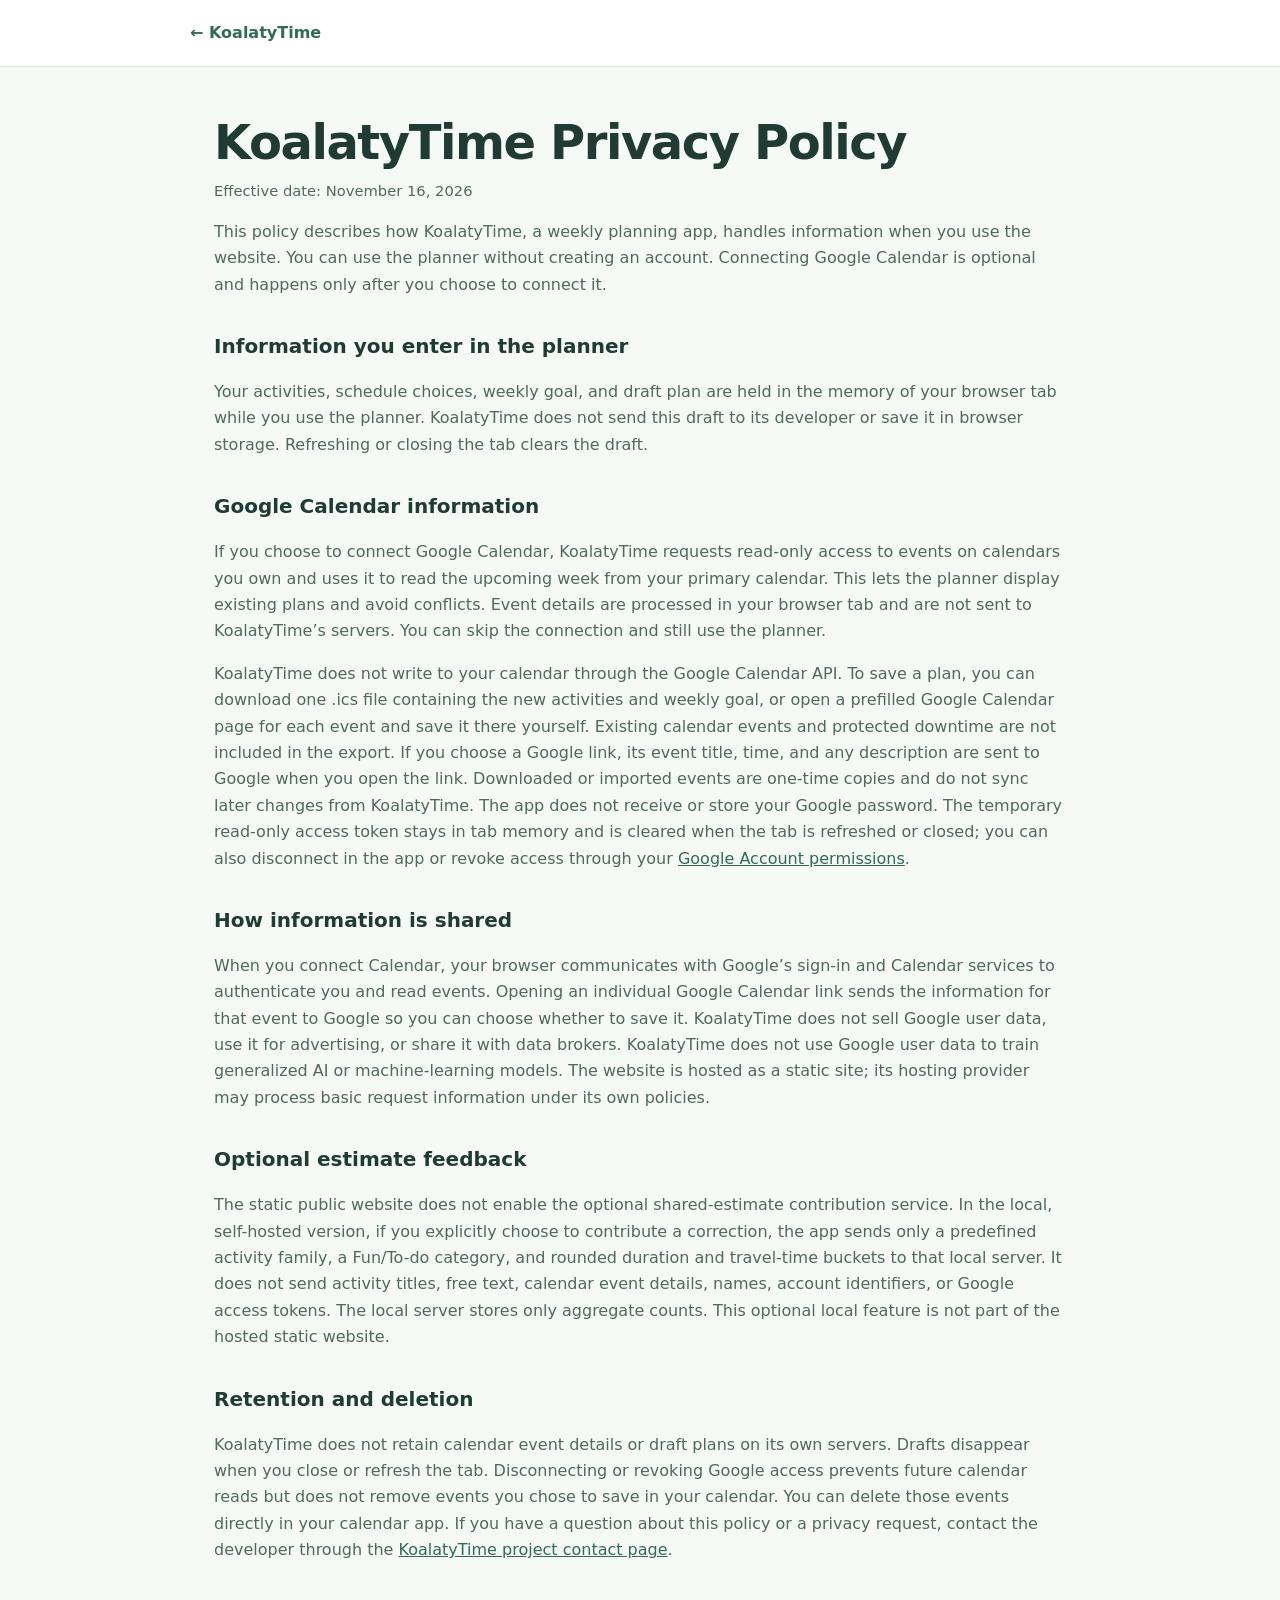
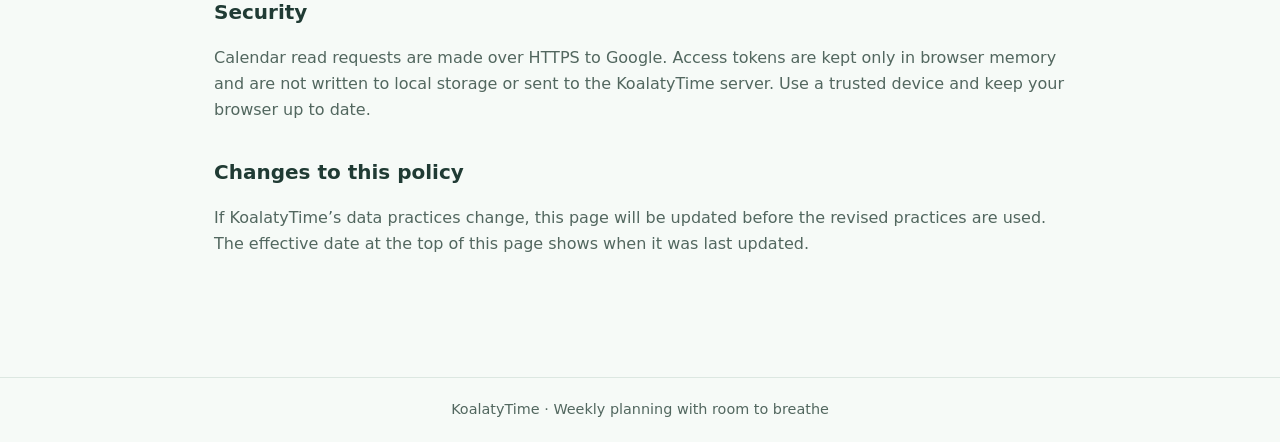
==== privacy.html @ 1ed684c6 "Add booth-friendly calendar export options" ====
<!doctype html>
<html lang="en">
<head>
  <meta charset="utf-8">
  <meta name="viewport" content="width=device-width, initial-scale=1">
  <meta name="description" content="KoalatyTime Privacy Policy: how the weekly planning app handles your information and Google Calendar data.">
  <title>Privacy Policy — KoalatyTime</title>
  <style>
    :root { color-scheme: light; --ink:#203b34; --muted:#52675f; --green:#316b54; --line:#dce7e1; --paper:#f6faf7; }
    * { box-sizing:border-box; }
    body { margin:0; background:var(--paper); color:var(--ink); font:16px/1.65 system-ui,-apple-system,"Segoe UI",sans-serif; }
    header { padding:20px max(24px,calc((100% - 900px)/2)); border-bottom:1px solid var(--line); background:white; }
    header a { color:var(--green); font-weight:700; text-decoration:none; }
    main { max-width:900px; margin:48px auto; padding:0 24px 56px; }
    h1 { margin:0 0 8px; font-size:clamp(2rem,5vw,3rem); line-height:1.15; letter-spacing:-.03em; }
    h2 { margin:32px 0 8px; font-size:1.25rem; }
    p,li { color:var(--muted); }
    a { color:var(--green); }
    .updated { margin-top:0; font-size:.92rem; }
    .card { margin:24px 0; padding:18px 20px; border:1px solid var(--line); border-radius:14px; background:white; }
    footer { border-top:1px solid var(--line); padding:20px 24px; text-align:center; color:var(--muted); font-size:.9rem; }
    @media(max-width:600px) { main { margin:32px auto; } header { padding:16px 24px; } }
  </style>
</head>
<body>
  <header><a href="./">← KoalatyTime</a></header>
  <main>
    <h1>KoalatyTime Privacy Policy</h1>
    <p class="updated">Effective date: November 16, 2026</p>
    <p>This policy describes how KoalatyTime, a weekly planning app, handles information when you use the website. You can use the planner without creating an account. Connecting Google Calendar is optional and happens only after you choose to connect it.</p>

    <h2>Information you enter in the planner</h2>
    <p>Your activities, schedule choices, weekly goal, and draft plan are held in the memory of your browser tab while you use the planner. KoalatyTime does not send this draft to its developer or save it in browser storage. Refreshing or closing the tab clears the draft.</p>

    <h2>Google Calendar information</h2>
    <p>If you choose to connect Google Calendar, KoalatyTime requests read-only access to events on calendars you own and uses it to read the upcoming week from your primary calendar. This lets the planner display existing plans and avoid conflicts. Event details are processed in your browser tab and are not sent to KoalatyTime’s servers. You can skip the connection and still use the planner.</p>
    <p>KoalatyTime does not write to your calendar through the Google Calendar API. To save a plan, you can download one .ics file containing the new activities and weekly goal, or open a prefilled Google Calendar page for each event and save it there yourself. Existing calendar events and protected downtime are not included in the export. If you choose a Google link, its event title, time, and any description are sent to Google when you open the link. Downloaded or imported events are one-time copies and do not sync later changes from KoalatyTime. The app does not receive or store your Google password. The temporary read-only access token stays in tab memory and is cleared when the tab is refreshed or closed; you can also disconnect in the app or revoke access through your <a href="https://myaccount.google.com/permissions">Google Account permissions</a>.</p>

    <h2>How information is shared</h2>
    <p>When you connect Calendar, your browser communicates with Google’s sign-in and Calendar services to authenticate you and read events. Opening an individual Google Calendar link sends the information for that event to Google so you can choose whether to save it. KoalatyTime does not sell Google user data, use it for advertising, or share it with data brokers. KoalatyTime does not use Google user data to train generalized AI or machine-learning models. The website is hosted as a static site; its hosting provider may process basic request information under its own policies.</p>

    <h2>Optional estimate feedback</h2>
    <p>The static public website does not enable the optional shared-estimate contribution service. In the local, self-hosted version, if you explicitly choose to contribute a correction, the app sends only a predefined activity family, a Fun/To-do category, and rounded duration and travel-time buckets to that local server. It does not send activity titles, free text, calendar event details, names, account identifiers, or Google access tokens. The local server stores only aggregate counts. This optional local feature is not part of the hosted static website.</p>

    <h2>Retention and deletion</h2>
    <p>KoalatyTime does not retain calendar event details or draft plans on its own servers. Drafts disappear when you close or refresh the tab. Disconnecting or revoking Google access prevents future calendar reads but does not remove events you chose to save in your calendar. You can delete those events directly in your calendar app. If you have a question about this policy or a privacy request, contact the developer through the <a href="https://github.com/sethattisonsherman/KoalatyTime/issues">KoalatyTime project contact page</a>.</p>

    <h2>Security</h2>
    <p>Calendar read requests are made over HTTPS to Google. Access tokens are kept only in browser memory and are not written to local storage or sent to the KoalatyTime server. Use a trusted device and keep your browser up to date.</p>

    <h2>Changes to this policy</h2>
    <p>If KoalatyTime’s data practices change, this page will be updated before the revised practices are used. The effective date at the top of this page shows when it was last updated.</p>
  </main>
  <footer>KoalatyTime · Weekly planning with room to breathe</footer>
</body>
</html>
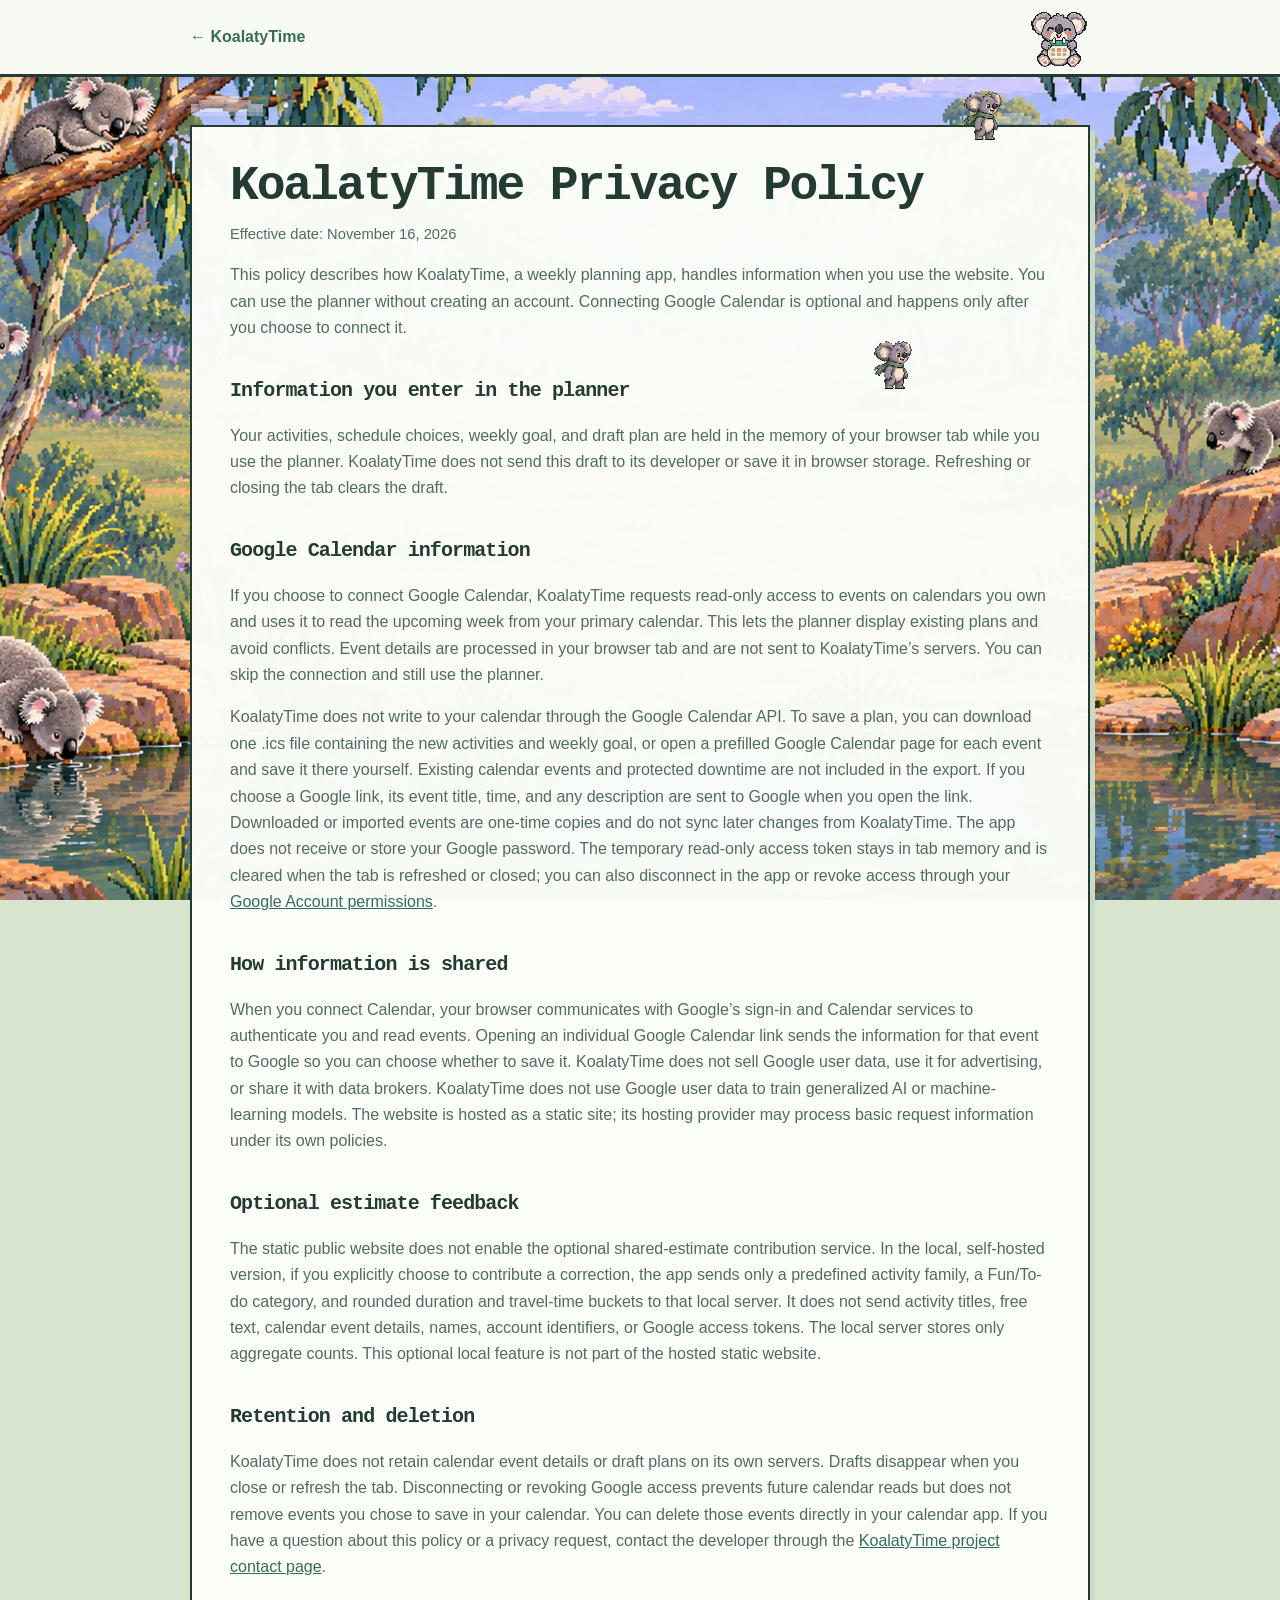
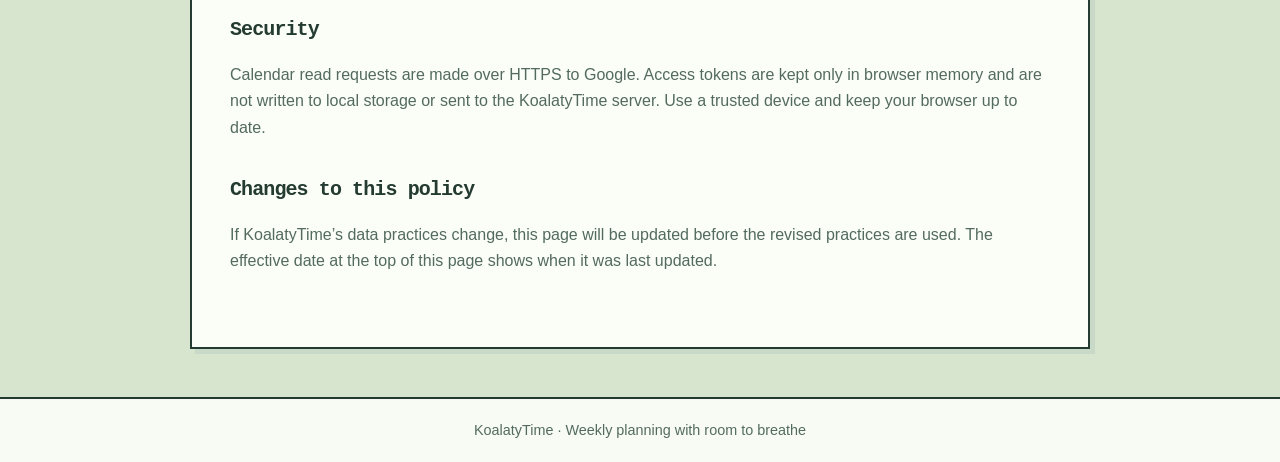
==== commit 298ef5fa: "Refresh planner with koala pets and scheduling improvements" ====
--- a/privacy.html
+++ b/privacy.html
@@ -3,27 +3,33 @@
 <head>
   <meta charset="utf-8">
   <meta name="viewport" content="width=device-width, initial-scale=1">
+  <meta name="theme-color" content="#edf3e9">
+  <link rel="icon" type="image/png" href="assets/koala-calendar-logo.png">
   <meta name="description" content="KoalatyTime Privacy Policy: how the weekly planning app handles your information and Google Calendar data.">
   <title>Privacy Policy — KoalatyTime</title>
   <style>
-    :root { color-scheme: light; --ink:#203b34; --muted:#52675f; --green:#316b54; --line:#dce7e1; --paper:#f6faf7; }
+    :root { color-scheme: light; --ink:#243b31; --muted:#536b5e; --green:#356e57; --line:#bccfbe; --paper:#edf3e9; }
     * { box-sizing:border-box; }
-    body { margin:0; background:var(--paper); color:var(--ink); font:16px/1.65 system-ui,-apple-system,"Segoe UI",sans-serif; }
-    header { padding:20px max(24px,calc((100% - 900px)/2)); border-bottom:1px solid var(--line); background:white; }
+    body { margin:0; background:#d7e5ce url("assets/koala-grove.png") center top / cover fixed no-repeat; color:var(--ink); font:16px/1.65 "Trebuchet MS",Verdana,sans-serif; }
+    header { min-height:76px; padding:6px max(24px,calc((100% - 900px)/2)); display:flex; align-items:center; justify-content:space-between; gap:16px; border-bottom:3px solid var(--ink); background:#f8fbf4; }
     header a { color:var(--green); font-weight:700; text-decoration:none; }
-    main { max-width:900px; margin:48px auto; padding:0 24px 56px; }
-    h1 { margin:0 0 8px; font-size:clamp(2rem,5vw,3rem); line-height:1.15; letter-spacing:-.03em; }
+    header img { width:62px; height:62px; object-fit:contain; image-rendering:pixelated; }
+    main { position:relative; z-index:1; max-width:900px; margin:48px auto; padding:32px 38px 56px; border:2px solid var(--ink); background:rgba(251,253,248,.98); box-shadow:5px 5px 0 #c9d9c7; }
+    h1,h2 { font-family:"Courier New",monospace; letter-spacing:-.045em; }
+    h1 { margin:0 0 8px; font-size:clamp(2rem,5vw,3rem); line-height:1.15; }
     h2 { margin:32px 0 8px; font-size:1.25rem; }
     p,li { color:var(--muted); }
     a { color:var(--green); }
     .updated { margin-top:0; font-size:.92rem; }
-    .card { margin:24px 0; padding:18px 20px; border:1px solid var(--line); border-radius:14px; background:white; }
-    footer { border-top:1px solid var(--line); padding:20px 24px; text-align:center; color:var(--muted); font-size:.9rem; }
-    @media(max-width:600px) { main { margin:32px auto; } header { padding:16px 24px; } }
+    .card { margin:24px 0; padding:18px 20px; border:1px solid var(--line); background:white; }
+    footer { border-top:2px solid var(--ink); padding:20px 24px; text-align:center; color:var(--muted); background:#f8fbf4; font-size:.9rem; }
+    :focus-visible { outline:3px solid #81b7a8; outline-offset:3px; }
+    @media(max-width:600px) { body { background-attachment:scroll; background-position:75% top; background-size:auto 100svh; } main { margin:26px 15px; padding:24px 20px 38px; } header { min-height:67px; padding:6px 15px; } header img { width:48px; height:48px; } }
   </style>
+  <link rel="stylesheet" href="garden-motion.css">
 </head>
 <body>
-  <header><a href="./">← KoalatyTime</a></header>
+  <header><a href="./">← KoalatyTime</a><img src="assets/koala-calendar-logo.png" alt="Pixel koala hugging a calendar" width="62" height="62"></header>
   <main>
     <h1>KoalatyTime Privacy Policy</h1>
     <p class="updated">Effective date: November 16, 2026</p>
@@ -52,6 +58,6 @@
     <p>If KoalatyTime’s data practices change, this page will be updated before the revised practices are used. The effective date at the top of this page shows when it was last updated.</p>
   </main>
   <footer>KoalatyTime · Weekly planning with room to breathe</footer>
+  <script src="garden-motion.js"></script>
 </body>
 </html>
-
--- a/garden-motion.css
+++ b/garden-motion.css
@@ -0,0 +1,66 @@
+.garden-ambience,
+.koala-roam-layer {
+  position: fixed;
+  inset: 0;
+  overflow: hidden;
+  pointer-events: none;
+}
+.garden-ambience { z-index: 0; }
+.koala-roam-layer { z-index: 2; }
+.garden-cloud,
+.garden-fish { position: absolute; display: block; background-repeat: no-repeat; background-size: contain; image-rendering: pixelated; }
+.garden-cloud { width: 96px; height: 32px; top: 88px; background-image: url("assets/gum-cloud.svg"); opacity: .55; animation: cloud-drift 38s ease-in-out infinite alternate; }
+.garden-cloud:nth-child(1) { left: 14%; }
+.garden-cloud:nth-child(2) { right: 18%; top: 107px; width: 70px; animation-duration: 52s; animation-delay: -17s; opacity: .4; }
+.garden-fish { width: 32px; height: 16px; bottom: 7%; background-image: url("assets/billabong-fish.svg"); opacity: .75; animation: fish-drift 7s ease-in-out infinite alternate; }
+.garden-fish:nth-child(3) { left: 5%; }
+.garden-fish:nth-child(4) { right: 8%; animation-delay: -3s; animation-duration: 9s; transform: scaleX(-1); }
+.roaming-koala { position: absolute; width: 54px; height: 54px; pointer-events: none; will-change: transform; }
+.roaming-koala .koala-sprite,
+.button-koala .koala-sprite { display: block; width: 100%; height: 100%; background: url("assets/koala-sprite-sheet.png") 100% 100% / 400% 200% no-repeat; image-rendering: pixelated; }
+.roaming-koala.facing-left .koala-sprite { scale: -1 1; }
+.roaming-koala.is-walking .koala-sprite { animation: koala-walk .54s steps(1) infinite; }
+.roaming-koala.is-jumping .koala-sprite { animation: koala-jump .88s steps(1) 1; }
+.roaming-koala.is-idle .koala-sprite { animation: koala-breathe 2.8s ease-in-out infinite; }
+.roaming-koala.is-dangling .koala-sprite { animation: koala-dangle 2.1s ease-in-out infinite; transform-origin: 50% 15%; }
+button.has-button-koala { position: relative; overflow: visible; }
+.button-koala { position: absolute; z-index: 4; top: -33px; right: 5px; width: 42px; height: 42px; pointer-events: none; }
+.button-koala.mode-walk { animation: button-koala-stroll 1.25s ease-in-out infinite alternate; }
+.button-koala.mode-walk .koala-sprite { animation: koala-walk .54s steps(1) infinite; }
+.button-koala.mode-jump { animation: button-koala-hop .88s ease-in-out 1; }
+.button-koala.mode-jump .koala-sprite { animation: koala-jump .88s steps(1) 1; }
+.button-koala.mode-dangle { top: -24px; right: 0; transform-origin: 50% 15%; animation: button-koala-dangle 1.8s ease-in-out infinite alternate; }
+.button-koala.mode-breathe .koala-sprite,
+.button-koala.mode-dangle .koala-sprite { animation: koala-breathe 2.8s ease-in-out infinite; }
+@keyframes cloud-drift { from { translate: -12px 0; } to { translate: 26px 0; } }
+@keyframes fish-drift { from { translate: -9px 1px; } to { translate: 13px -2px; } }
+@keyframes koala-walk {
+  0%,24% { background-position: 0% 0%; }
+  25%,49% { background-position: 33.333% 0%; }
+  50%,74% { background-position: 66.667% 0%; }
+  75%,100% { background-position: 100% 0%; }
+}
+@keyframes koala-jump {
+  0%,18% { background-position: 0% 100%; translate: 0 0; }
+  19%,62% { background-position: 33.333% 100%; translate: 0 -13px; }
+  63%,85% { background-position: 66.667% 100%; translate: 0 -3px; }
+  86%,100% { background-position: 100% 100%; translate: 0 0; }
+}
+@keyframes koala-breathe { 0%,100% { background-position: 100% 100%; translate: 0 0; } 50% { background-position: 100% 100%; translate: 0 -2px; } }
+@keyframes koala-dangle { 0%,100% { background-position: 100% 100%; rotate: -8deg; } 50% { background-position: 100% 100%; rotate: 9deg; } }
+@keyframes button-koala-stroll { from { translate: 4px 0; } to { translate: -30px 0; } }
+@keyframes button-koala-hop { 0%,100% { translate: 0 0; } 50% { translate: 0 -13px; } }
+@keyframes button-koala-dangle { from { rotate: -9deg; } to { rotate: 9deg; } }
+@media (max-width: 700px) {
+  .roaming-koala { width: 36px; height: 36px; }
+  .button-koala { width: 35px; height: 35px; top: -27px; }
+  .garden-cloud { top: 72px; width: 60px; height: 20px; }
+  .garden-cloud:nth-child(2) { top: 82px; width: 48px; }
+  .garden-fish { width: 25px; height: 13px; }
+}
+@media (prefers-reduced-motion: reduce) {
+  .garden-ambience,
+  .koala-roam-layer { display: none; }
+  .button-koala,
+  .button-koala .koala-sprite { animation: none !important; }
+}
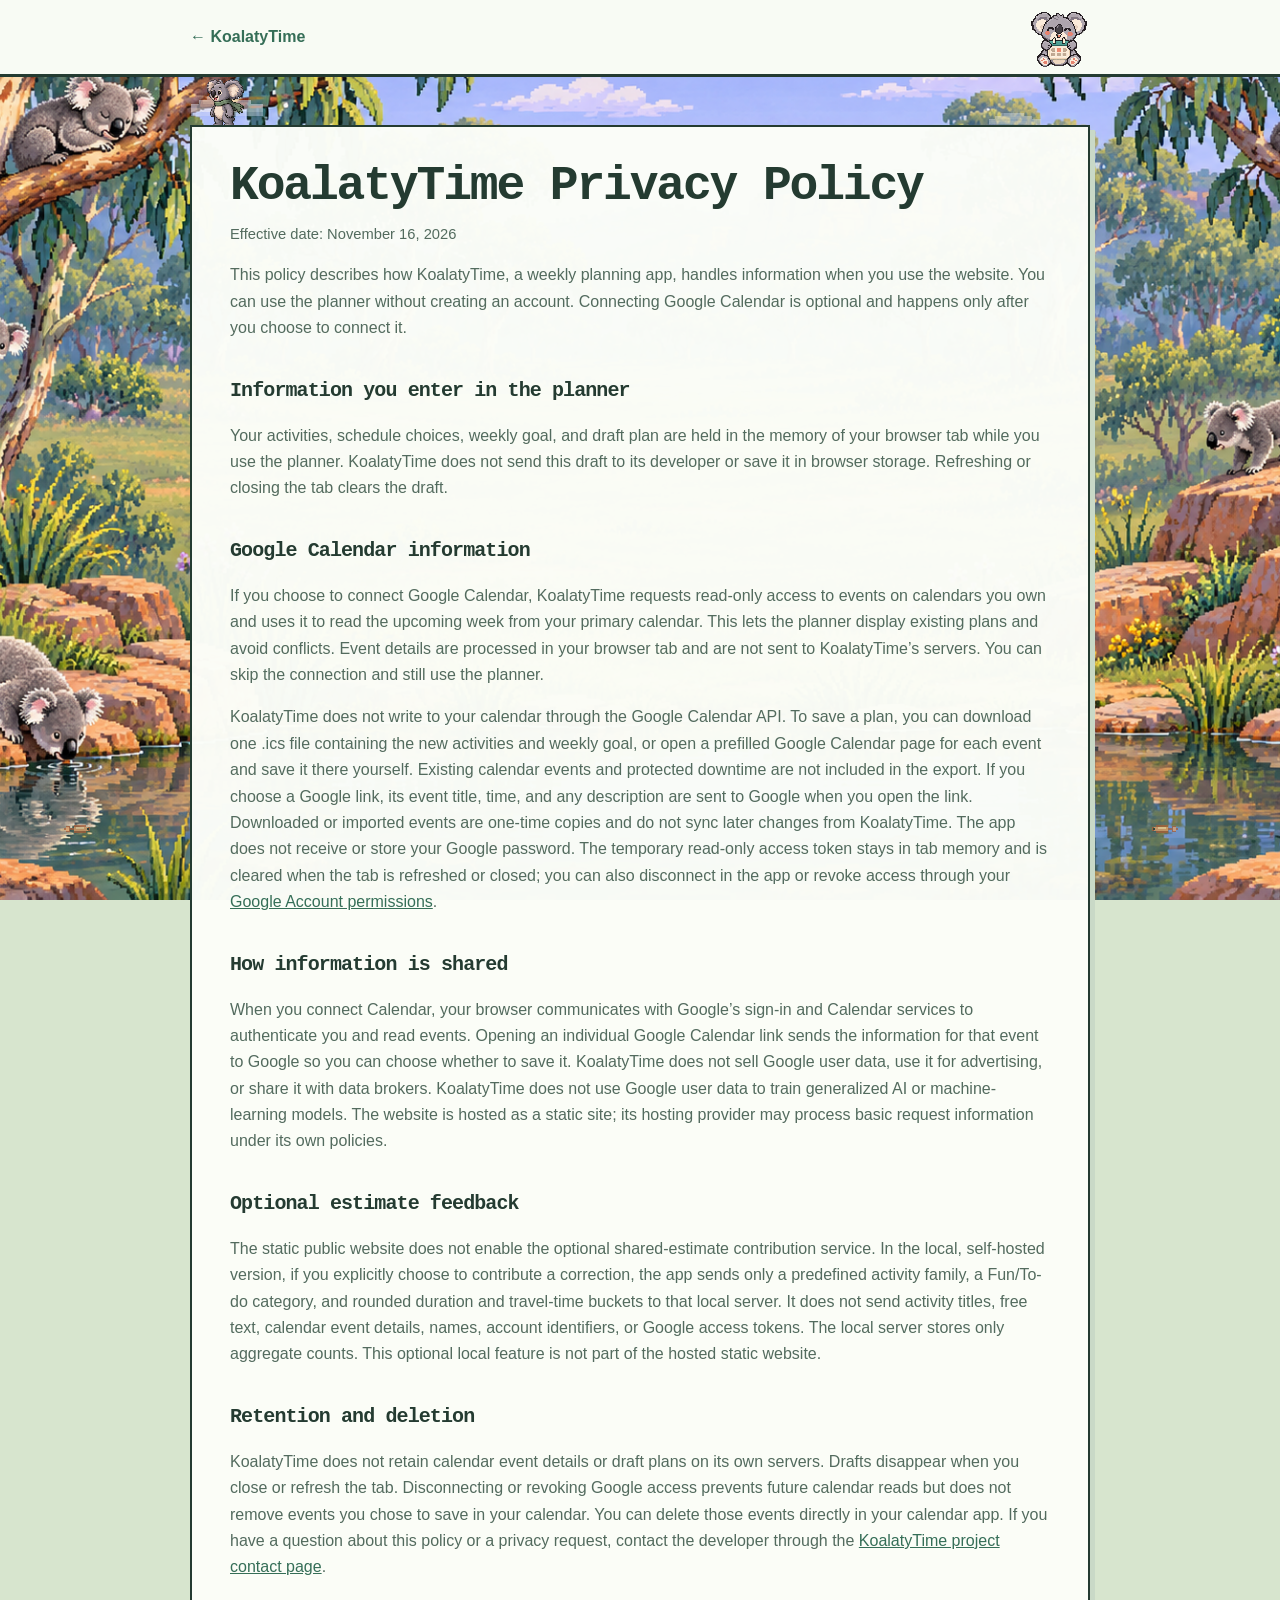
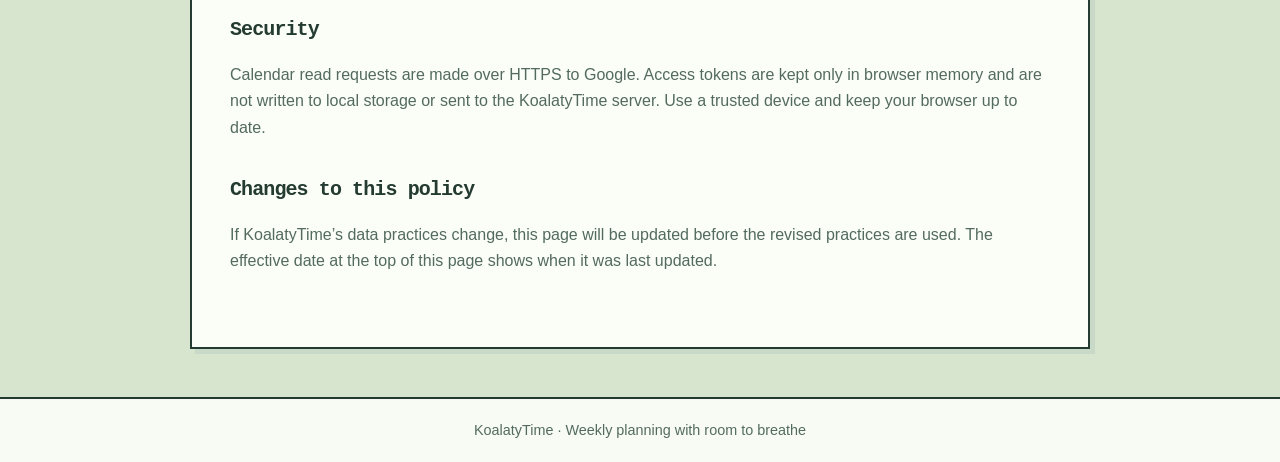
==== commit f7229a41: "Add directional koala climbing and collapsible quiet times" ====
--- a/privacy.html
+++ b/privacy.html
@@ -26,7 +26,7 @@
     :focus-visible { outline:3px solid #81b7a8; outline-offset:3px; }
     @media(max-width:600px) { body { background-attachment:scroll; background-position:75% top; background-size:auto 100svh; } main { margin:26px 15px; padding:24px 20px 38px; } header { min-height:67px; padding:6px 15px; } header img { width:48px; height:48px; } }
   </style>
-  <link rel="stylesheet" href="garden-motion.css">
+  <link rel="stylesheet" href="garden-motion.css?v=20261116-climb">
 </head>
 <body>
   <header><a href="./">← KoalatyTime</a><img src="assets/koala-calendar-logo.png" alt="Pixel koala hugging a calendar" width="62" height="62"></header>
@@ -58,6 +58,6 @@
     <p>If KoalatyTime’s data practices change, this page will be updated before the revised practices are used. The effective date at the top of this page shows when it was last updated.</p>
   </main>
   <footer>KoalatyTime · Weekly planning with room to breathe</footer>
-  <script src="garden-motion.js"></script>
+  <script src="garden-motion.js?v=20261116-climb"></script>
 </body>
 </html>
--- a/garden-motion.css
+++ b/garden-motion.css
@@ -1,12 +1,12 @@
-.garden-ambience,
-.koala-roam-layer {
+.garden-ambience {
   position: fixed;
   inset: 0;
   overflow: hidden;
   pointer-events: none;
 }
 .garden-ambience { z-index: 0; }
-.koala-roam-layer { z-index: 2; }
+body { position: relative; }
+.koala-roam-layer { position: absolute; inset: 0 0 auto; height: 100%; z-index: 2; pointer-events: none; }
 .garden-cloud,
 .garden-fish { position: absolute; display: block; background-repeat: no-repeat; background-size: contain; image-rendering: pixelated; }
 .garden-cloud { width: 96px; height: 32px; top: 88px; background-image: url("assets/gum-cloud.svg"); opacity: .55; animation: cloud-drift 38s ease-in-out infinite alternate; }
@@ -16,22 +16,31 @@
 .garden-fish:nth-child(3) { left: 5%; }
 .garden-fish:nth-child(4) { right: 8%; animation-delay: -3s; animation-duration: 9s; transform: scaleX(-1); }
 .roaming-koala { position: absolute; width: 54px; height: 54px; pointer-events: none; will-change: transform; }
-.roaming-koala .koala-sprite,
-.button-koala .koala-sprite { display: block; width: 100%; height: 100%; background: url("assets/koala-sprite-sheet.png") 100% 100% / 400% 200% no-repeat; image-rendering: pixelated; }
+.roaming-koala::after { content: ""; position: absolute; z-index: 2; display: block; background: var(--koala-rail-color, #355d49); pointer-events: none; }
+.roaming-koala.edge-top::after,
+.roaming-koala.edge-bottom::after { left: 5px; right: 5px; top: var(--koala-contact-y); height: var(--koala-rail-width, 2px); }
+.roaming-koala.edge-left::after,
+.roaming-koala.edge-right::after { top: 5px; bottom: 5px; left: var(--koala-contact-x); width: var(--koala-rail-width, 2px); }
+.roaming-koala::before { content: ""; position: absolute; z-index: 3; width: 4px; height: 4px; opacity: 0; background: #8bab83; pointer-events: none; }
+.roaming-koala.edge-top::before,
+.roaming-koala.edge-bottom::before { top: calc(var(--koala-contact-y) - 5px); left: 34%; box-shadow: 13px -2px #8bab83, -6px 2px #c5d9bf; }
+.roaming-koala.edge-left::before,
+.roaming-koala.edge-right::before { top: 30%; left: calc(var(--koala-contact-x) - 5px); box-shadow: 1px 15px #8bab83, -2px -7px #c5d9bf; }
+.roaming-koala.is-landing::before { animation: koala-contact .36s steps(3) both; }
+.roaming-koala .koala-sprite { display: block; width: 100%; height: 100%; background: url("assets/koala-sprite-sheet.png") 100% 100% / 400% 200% no-repeat; image-rendering: pixelated; }
 .roaming-koala.facing-left .koala-sprite { scale: -1 1; }
 .roaming-koala.is-walking .koala-sprite { animation: koala-walk .54s steps(1) infinite; }
+.roaming-koala.edge-left.is-climbing .koala-sprite { animation: koala-climb-facing-right .64s steps(1) infinite; }
+.roaming-koala.edge-right.is-climbing .koala-sprite { animation: koala-climb-facing-left .64s steps(1) infinite; }
 .roaming-koala.is-jumping .koala-sprite { animation: koala-jump .88s steps(1) 1; }
 .roaming-koala.is-idle .koala-sprite { animation: koala-breathe 2.8s ease-in-out infinite; }
 .roaming-koala.is-dangling .koala-sprite { animation: koala-dangle 2.1s ease-in-out infinite; transform-origin: 50% 15%; }
-button.has-button-koala { position: relative; overflow: visible; }
-.button-koala { position: absolute; z-index: 4; top: -33px; right: 5px; width: 42px; height: 42px; pointer-events: none; }
-.button-koala.mode-walk { animation: button-koala-stroll 1.25s ease-in-out infinite alternate; }
-.button-koala.mode-walk .koala-sprite { animation: koala-walk .54s steps(1) infinite; }
-.button-koala.mode-jump { animation: button-koala-hop .88s ease-in-out 1; }
-.button-koala.mode-jump .koala-sprite { animation: koala-jump .88s steps(1) 1; }
-.button-koala.mode-dangle { top: -24px; right: 0; transform-origin: 50% 15%; animation: button-koala-dangle 1.8s ease-in-out infinite alternate; }
-.button-koala.mode-breathe .koala-sprite,
-.button-koala.mode-dangle .koala-sprite { animation: koala-breathe 2.8s ease-in-out infinite; }
+.roaming-koala.is-clinging .koala-sprite { animation: koala-cling 2.2s ease-in-out infinite; }
+.roaming-koala.is-landing .koala-sprite { animation: koala-land .36s steps(1) 1; }
+.roaming-koala.is-waving .koala-sprite { animation: koala-wave 1.15s steps(1) infinite; }
+.roaming-koala.is-sitting .koala-sprite { animation: koala-sit 2.4s ease-in-out infinite; }
+.roaming-koala.is-peeking .koala-sprite { animation: koala-peek 1.7s ease-in-out infinite; clip-path: inset(0 0 27%); }
+.roaming-koala.is-hanging .koala-sprite { animation: koala-hang 2s ease-in-out infinite; transform-origin: 50% 15%; }
 @keyframes cloud-drift { from { translate: -12px 0; } to { translate: 26px 0; } }
 @keyframes fish-drift { from { translate: -9px 1px; } to { translate: 13px -2px; } }
 @keyframes koala-walk {
@@ -48,12 +57,17 @@
 }
 @keyframes koala-breathe { 0%,100% { background-position: 100% 100%; translate: 0 0; } 50% { background-position: 100% 100%; translate: 0 -2px; } }
 @keyframes koala-dangle { 0%,100% { background-position: 100% 100%; rotate: -8deg; } 50% { background-position: 100% 100%; rotate: 9deg; } }
-@keyframes button-koala-stroll { from { translate: 4px 0; } to { translate: -30px 0; } }
-@keyframes button-koala-hop { 0%,100% { translate: 0 0; } 50% { translate: 0 -13px; } }
-@keyframes button-koala-dangle { from { rotate: -9deg; } to { rotate: 9deg; } }
+@keyframes koala-climb-facing-right { 0%,49% { background-position: 33.333% 100%; translate: 2px 3px; rotate: -13deg; } 50%,100% { background-position: 100% 0%; translate: 0 -3px; rotate: 8deg; } }
+@keyframes koala-climb-facing-left { 0%,49% { background-position: 33.333% 100%; translate: -2px 3px; rotate: 13deg; } 50%,100% { background-position: 100% 0%; translate: 0 -3px; rotate: -8deg; } }
+@keyframes koala-cling { 0%,100% { background-position: 100% 100%; rotate: -7deg; } 50% { background-position: 100% 100%; rotate: 5deg; } }
+@keyframes koala-land { 0%,35% { background-position: 0% 100%; translate: 0 3px; } 36%,100% { background-position: 100% 100%; translate: 0 0; } }
+@keyframes koala-contact { 0% { opacity: 0; scale: .6; } 35% { opacity: 1; scale: 1; } 100% { opacity: 0; scale: 1.7; } }
+@keyframes koala-wave { 0%,49% { background-position: 33.333% 0%; rotate: -3deg; } 50%,100% { background-position: 100% 0%; rotate: 7deg; } }
+@keyframes koala-sit { 0%,100% { background-position: 0% 100%; translate: 0 2px; } 50% { background-position: 0% 100%; translate: 0 0; } }
+@keyframes koala-peek { 0%,100% { background-position: 0% 100%; translate: 0 9px; } 45%,65% { background-position: 100% 100%; translate: 0 -3px; } }
+@keyframes koala-hang { 0%,100% { background-position: 33.333% 100%; translate: 0 8px; rotate: -6deg; } 50% { background-position: 33.333% 100%; translate: 0 13px; rotate: 5deg; } }
 @media (max-width: 700px) {
   .roaming-koala { width: 36px; height: 36px; }
-  .button-koala { width: 35px; height: 35px; top: -27px; }
   .garden-cloud { top: 72px; width: 60px; height: 20px; }
   .garden-cloud:nth-child(2) { top: 82px; width: 48px; }
   .garden-fish { width: 25px; height: 13px; }
@@ -61,6 +75,4 @@
 @media (prefers-reduced-motion: reduce) {
   .garden-ambience,
   .koala-roam-layer { display: none; }
-  .button-koala,
-  .button-koala .koala-sprite { animation: none !important; }
 }
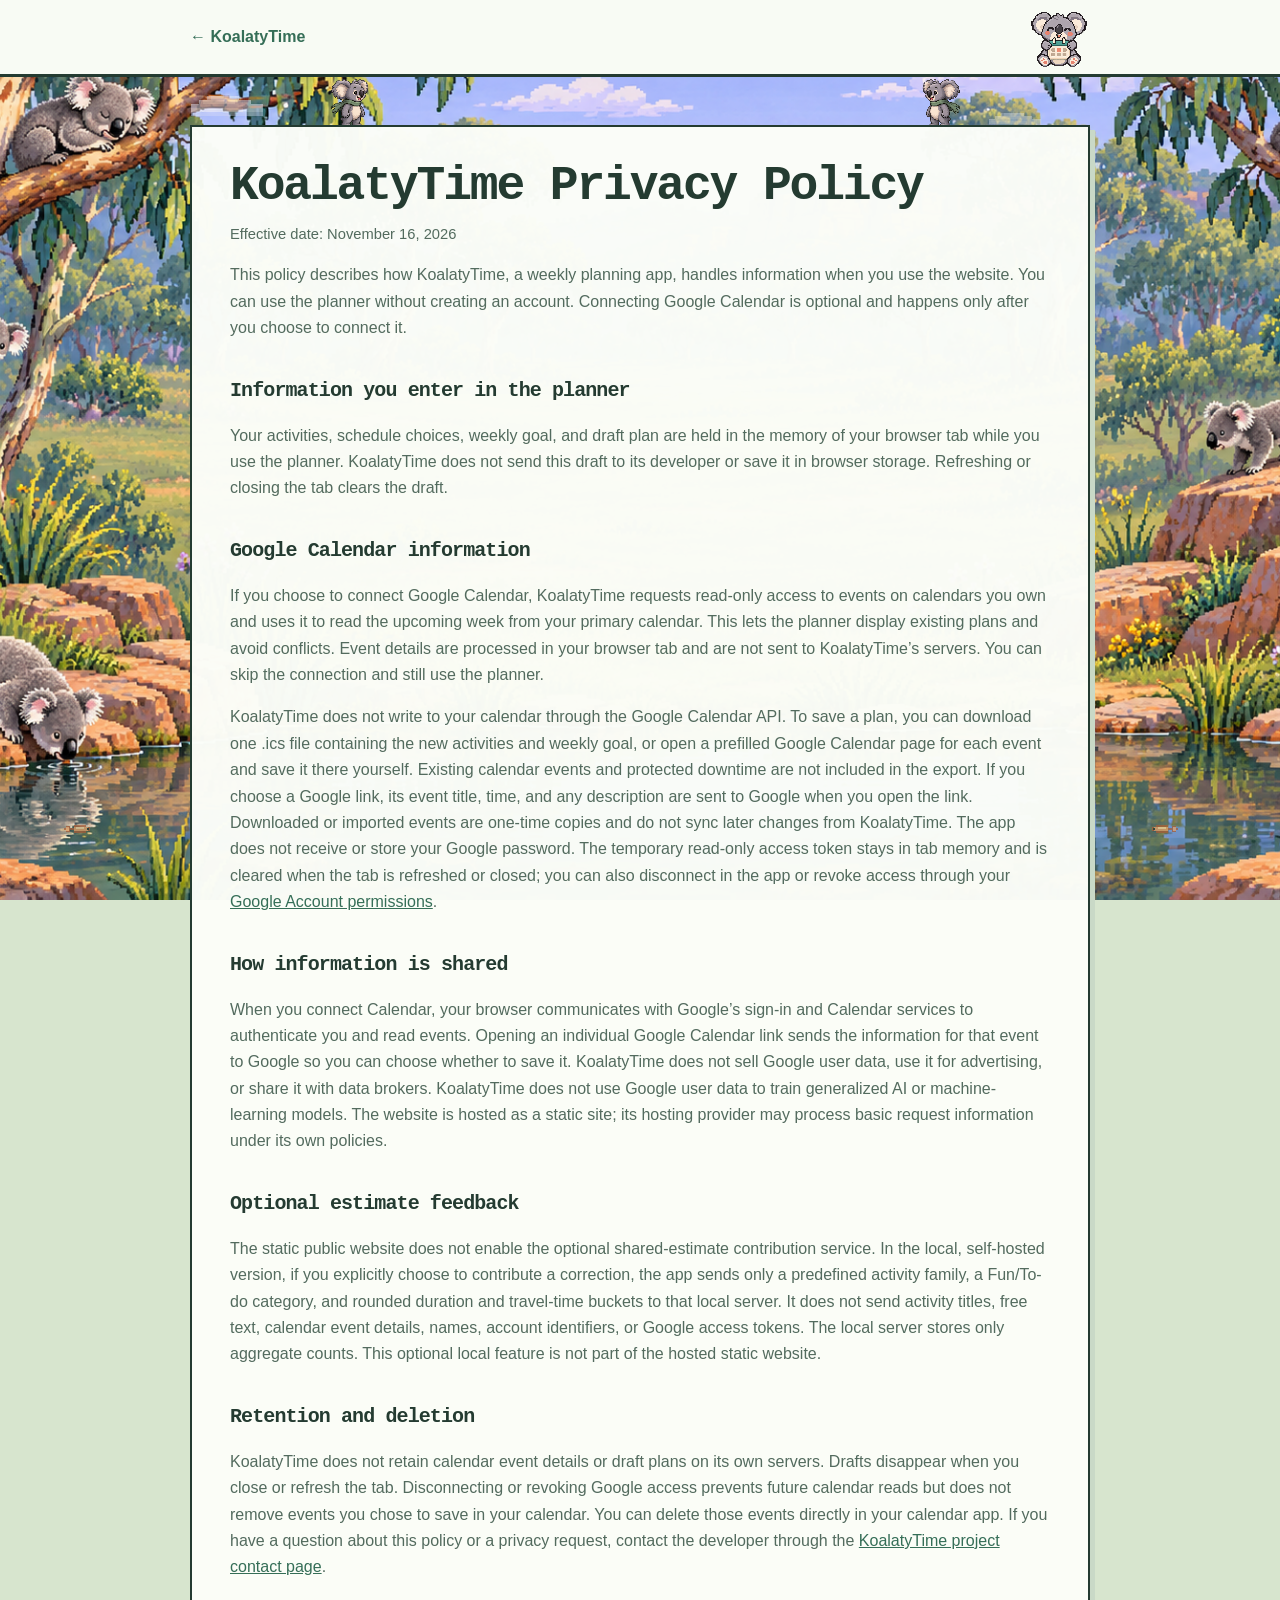
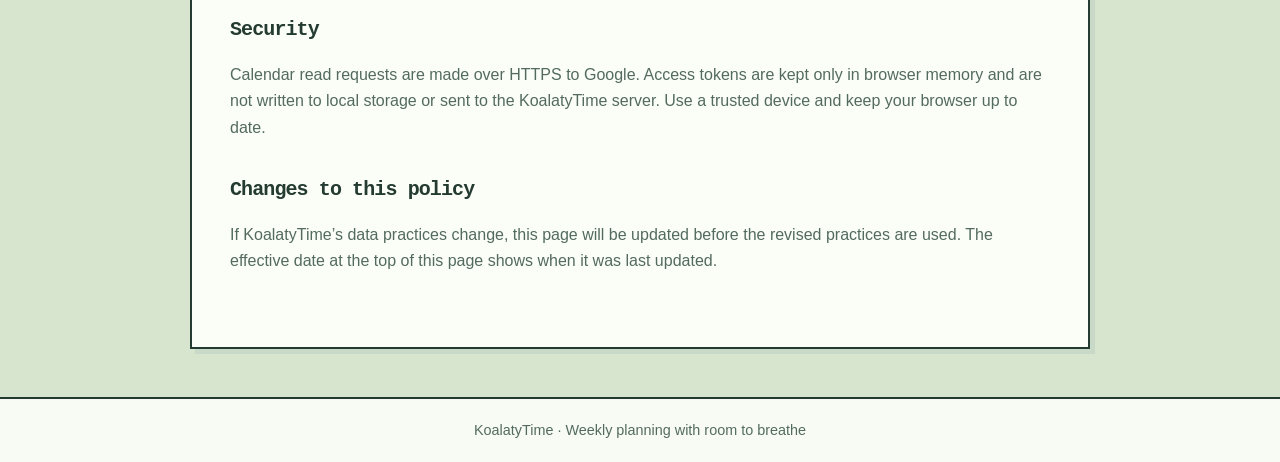
==== commit c542ca5e: "Snap koala peek sprite frames without sliding" ====
--- a/privacy.html
+++ b/privacy.html
@@ -26,7 +26,7 @@
     :focus-visible { outline:3px solid #81b7a8; outline-offset:3px; }
     @media(max-width:600px) { body { background-attachment:scroll; background-position:75% top; background-size:auto 100svh; } main { margin:26px 15px; padding:24px 20px 38px; } header { min-height:67px; padding:6px 15px; } header img { width:48px; height:48px; } }
   </style>
-  <link rel="stylesheet" href="garden-motion.css?v=20261116-climb">
+  <link rel="stylesheet" href="garden-motion.css?v=20261116-peek">
 </head>
 <body>
   <header><a href="./">← KoalatyTime</a><img src="assets/koala-calendar-logo.png" alt="Pixel koala hugging a calendar" width="62" height="62"></header>
--- a/garden-motion.css
+++ b/garden-motion.css
@@ -39,7 +39,7 @@
 .roaming-koala.is-landing .koala-sprite { animation: koala-land .36s steps(1) 1; }
 .roaming-koala.is-waving .koala-sprite { animation: koala-wave 1.15s steps(1) infinite; }
 .roaming-koala.is-sitting .koala-sprite { animation: koala-sit 2.4s ease-in-out infinite; }
-.roaming-koala.is-peeking .koala-sprite { animation: koala-peek 1.7s ease-in-out infinite; clip-path: inset(0 0 27%); }
+.roaming-koala.is-peeking .koala-sprite { animation: koala-peek-frames 1.7s steps(1) infinite, koala-peek-motion 1.7s ease-in-out infinite; clip-path: inset(0 0 27%); }
 .roaming-koala.is-hanging .koala-sprite { animation: koala-hang 2s ease-in-out infinite; transform-origin: 50% 15%; }
 @keyframes cloud-drift { from { translate: -12px 0; } to { translate: 26px 0; } }
 @keyframes fish-drift { from { translate: -9px 1px; } to { translate: 13px -2px; } }
@@ -64,7 +64,8 @@
 @keyframes koala-contact { 0% { opacity: 0; scale: .6; } 35% { opacity: 1; scale: 1; } 100% { opacity: 0; scale: 1.7; } }
 @keyframes koala-wave { 0%,49% { background-position: 33.333% 0%; rotate: -3deg; } 50%,100% { background-position: 100% 0%; rotate: 7deg; } }
 @keyframes koala-sit { 0%,100% { background-position: 0% 100%; translate: 0 2px; } 50% { background-position: 0% 100%; translate: 0 0; } }
-@keyframes koala-peek { 0%,100% { background-position: 0% 100%; translate: 0 9px; } 45%,65% { background-position: 100% 100%; translate: 0 -3px; } }
+@keyframes koala-peek-frames { 0%,44.99%,66%,100% { background-position: 0% 100%; } 45%,65.99% { background-position: 100% 100%; } }
+@keyframes koala-peek-motion { 0%,100% { translate: 0 9px; } 45%,65% { translate: 0 -3px; } }
 @keyframes koala-hang { 0%,100% { background-position: 33.333% 100%; translate: 0 8px; rotate: -6deg; } 50% { background-position: 33.333% 100%; translate: 0 13px; rotate: 5deg; } }
 @media (max-width: 700px) {
   .roaming-koala { width: 36px; height: 36px; }
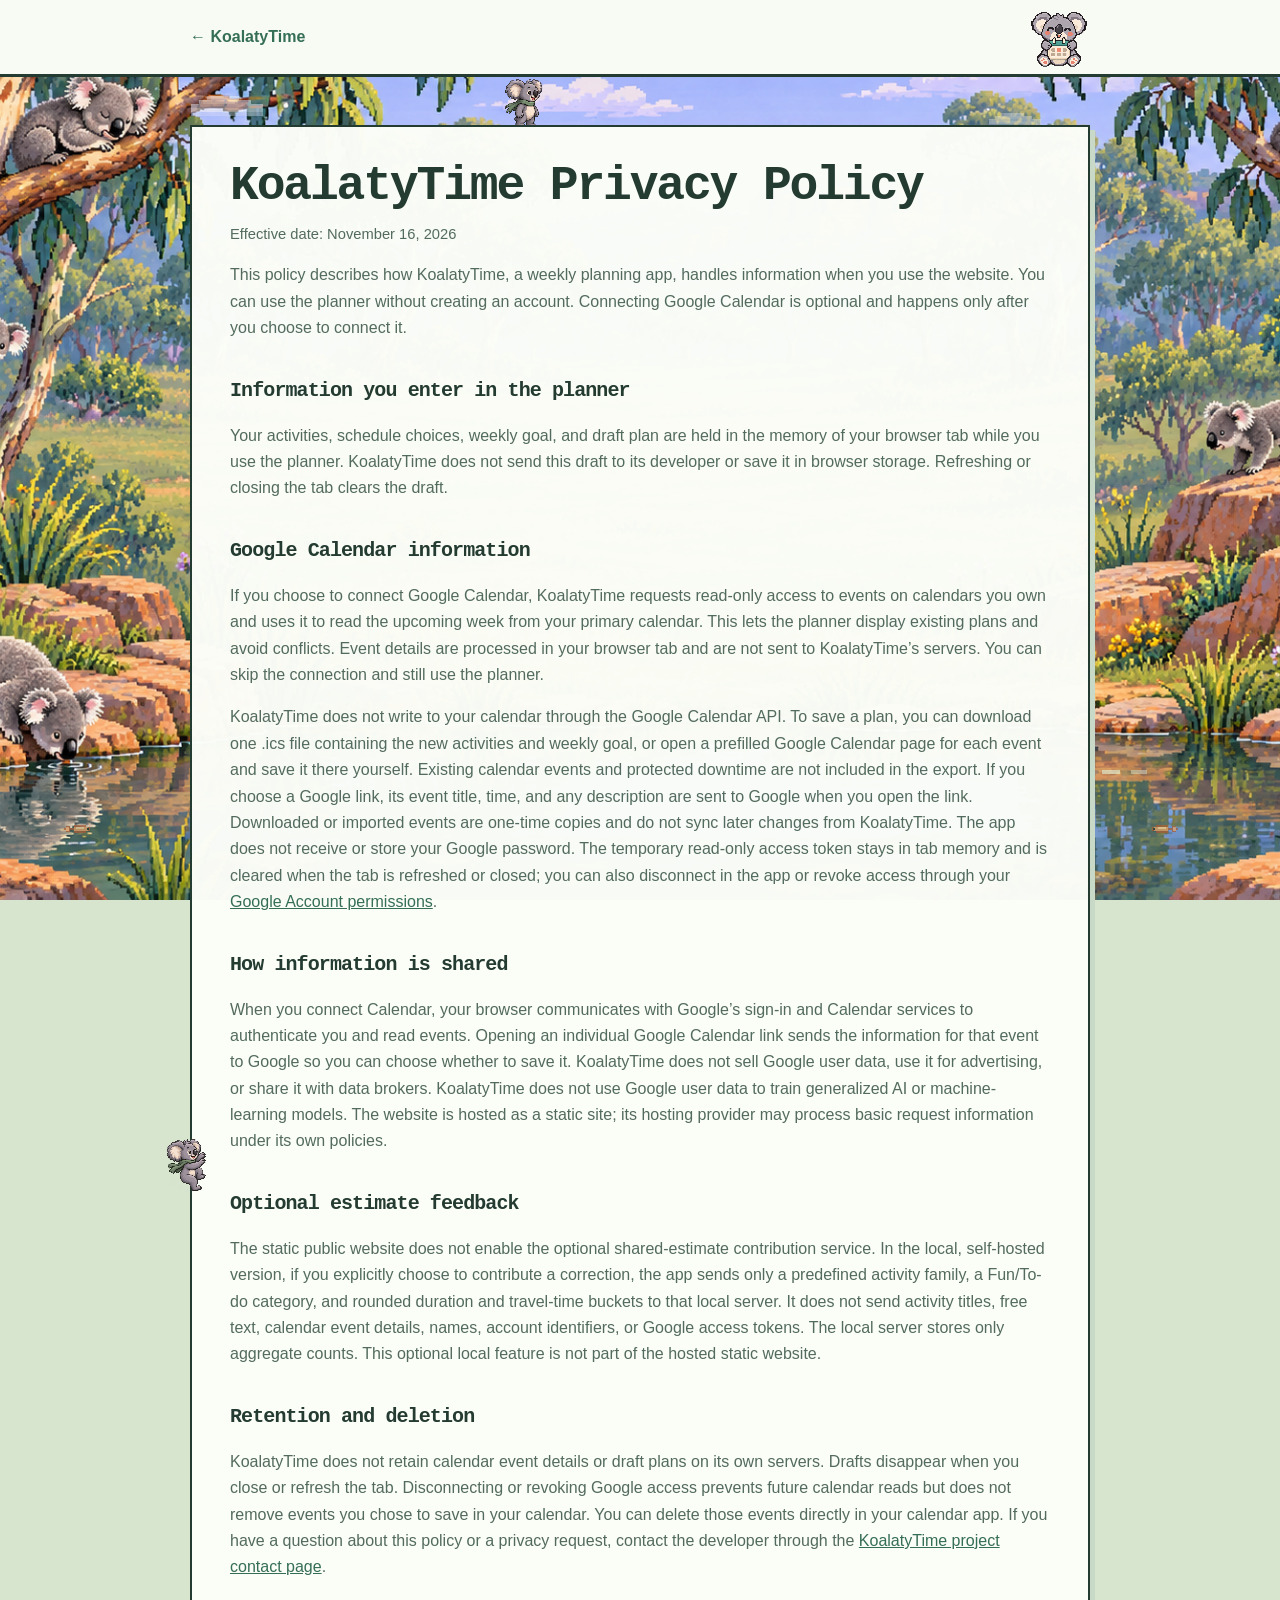
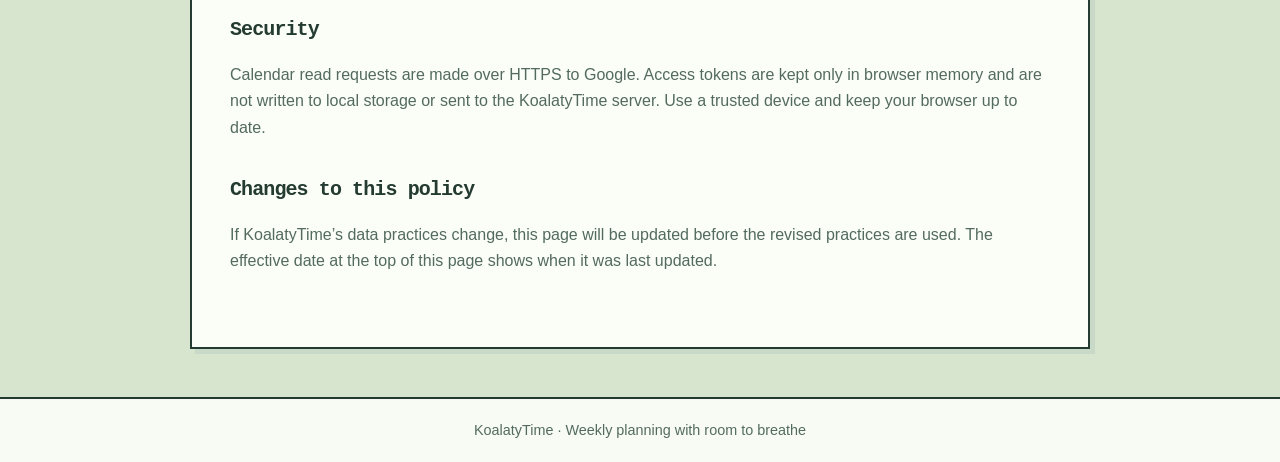
==== commit e1aafd09: "Add climbing koala art and center planner layout" ====
--- a/privacy.html
+++ b/privacy.html
@@ -26,7 +26,7 @@
     :focus-visible { outline:3px solid #81b7a8; outline-offset:3px; }
     @media(max-width:600px) { body { background-attachment:scroll; background-position:75% top; background-size:auto 100svh; } main { margin:26px 15px; padding:24px 20px 38px; } header { min-height:67px; padding:6px 15px; } header img { width:48px; height:48px; } }
   </style>
-  <link rel="stylesheet" href="garden-motion.css?v=20261116-peek">
+  <link rel="stylesheet" href="garden-motion.css?v=20261116-climbsprite">
 </head>
 <body>
   <header><a href="./">← KoalatyTime</a><img src="assets/koala-calendar-logo.png" alt="Pixel koala hugging a calendar" width="62" height="62"></header>
@@ -58,6 +58,6 @@
     <p>If KoalatyTime’s data practices change, this page will be updated before the revised practices are used. The effective date at the top of this page shows when it was last updated.</p>
   </main>
   <footer>KoalatyTime · Weekly planning with room to breathe</footer>
-  <script src="garden-motion.js?v=20261116-climb"></script>
+  <script src="garden-motion.js?v=20261116-climbsprite"></script>
 </body>
 </html>
--- a/garden-motion.css
+++ b/garden-motion.css
@@ -15,12 +15,16 @@
 .garden-fish { width: 32px; height: 16px; bottom: 7%; background-image: url("assets/billabong-fish.svg"); opacity: .75; animation: fish-drift 7s ease-in-out infinite alternate; }
 .garden-fish:nth-child(3) { left: 5%; }
 .garden-fish:nth-child(4) { right: 8%; animation-delay: -3s; animation-duration: 9s; transform: scaleX(-1); }
+.garden-water-glint { position: absolute; bottom: 8%; width: 112px; height: 4px; background: linear-gradient(90deg, transparent 0 8%, rgba(230,249,224,.58) 8% 34%, transparent 34% 50%, rgba(230,249,224,.4) 50% 74%, transparent 74%); image-rendering: pixelated; animation: garden-water-shimmer 5.8s steps(8) infinite alternate; }
+.garden-water-glint:nth-child(5) { left: 20%; bottom: 11%; }
+.garden-water-glint:nth-child(6) { left: 52%; bottom: 5%; width: 82px; animation-delay: -2s; animation-duration: 7s; }
+.garden-water-glint:nth-child(7) { right: 9%; bottom: 14%; width: 68px; animation-delay: -3.5s; animation-duration: 6.4s; }
 .roaming-koala { position: absolute; width: 54px; height: 54px; pointer-events: none; will-change: transform; }
 .roaming-koala::after { content: ""; position: absolute; z-index: 2; display: block; background: var(--koala-rail-color, #355d49); pointer-events: none; }
 .roaming-koala.edge-top::after,
 .roaming-koala.edge-bottom::after { left: 5px; right: 5px; top: var(--koala-contact-y); height: var(--koala-rail-width, 2px); }
 .roaming-koala.edge-left::after,
-.roaming-koala.edge-right::after { top: 5px; bottom: 5px; left: var(--koala-contact-x); width: var(--koala-rail-width, 2px); }
+.roaming-koala.edge-right::after { display: none; }
 .roaming-koala::before { content: ""; position: absolute; z-index: 3; width: 4px; height: 4px; opacity: 0; background: #8bab83; pointer-events: none; }
 .roaming-koala.edge-top::before,
 .roaming-koala.edge-bottom::before { top: calc(var(--koala-contact-y) - 5px); left: 34%; box-shadow: 13px -2px #8bab83, -6px 2px #c5d9bf; }
@@ -29,9 +33,12 @@
 .roaming-koala.is-landing::before { animation: koala-contact .36s steps(3) both; }
 .roaming-koala .koala-sprite { display: block; width: 100%; height: 100%; background: url("assets/koala-sprite-sheet.png") 100% 100% / 400% 200% no-repeat; image-rendering: pixelated; }
 .roaming-koala.facing-left .koala-sprite { scale: -1 1; }
+.roaming-koala:is(.edge-left,.edge-right):is(.is-climbing,.is-clinging,.is-landing) .koala-sprite { background-image: url("assets/koala-climb-sprite-sheet.png"); background-size: 200% 200%; }
+.roaming-koala.edge-right:is(.is-climbing,.is-clinging,.is-landing) .koala-sprite { scale: 1.15; }
+.roaming-koala.edge-left:is(.is-climbing,.is-clinging,.is-landing) .koala-sprite { scale: -1.15 1.15; }
 .roaming-koala.is-walking .koala-sprite { animation: koala-walk .54s steps(1) infinite; }
-.roaming-koala.edge-left.is-climbing .koala-sprite { animation: koala-climb-facing-right .64s steps(1) infinite; }
-.roaming-koala.edge-right.is-climbing .koala-sprite { animation: koala-climb-facing-left .64s steps(1) infinite; }
+.roaming-koala.edge-left.is-climbing .koala-sprite,
+.roaming-koala.edge-right.is-climbing .koala-sprite { animation: koala-climb-frames .72s steps(1) infinite; }
 .roaming-koala.is-jumping .koala-sprite { animation: koala-jump .88s steps(1) 1; }
 .roaming-koala.is-idle .koala-sprite { animation: koala-breathe 2.8s ease-in-out infinite; }
 .roaming-koala.is-dangling .koala-sprite { animation: koala-dangle 2.1s ease-in-out infinite; transform-origin: 50% 15%; }
@@ -39,10 +46,11 @@
 .roaming-koala.is-landing .koala-sprite { animation: koala-land .36s steps(1) 1; }
 .roaming-koala.is-waving .koala-sprite { animation: koala-wave 1.15s steps(1) infinite; }
 .roaming-koala.is-sitting .koala-sprite { animation: koala-sit 2.4s ease-in-out infinite; }
-.roaming-koala.is-peeking .koala-sprite { animation: koala-peek-frames 1.7s steps(1) infinite, koala-peek-motion 1.7s ease-in-out infinite; clip-path: inset(0 0 27%); }
+.roaming-koala.is-peeking .koala-sprite { animation: koala-peek-frames 1.7s steps(1) infinite, koala-peek-motion 1.7s ease-in-out infinite; }
 .roaming-koala.is-hanging .koala-sprite { animation: koala-hang 2s ease-in-out infinite; transform-origin: 50% 15%; }
 @keyframes cloud-drift { from { translate: -12px 0; } to { translate: 26px 0; } }
 @keyframes fish-drift { from { translate: -9px 1px; } to { translate: 13px -2px; } }
+@keyframes garden-water-shimmer { from { translate: -8px 0; opacity: .3; } to { translate: 12px -2px; opacity: .72; } }
 @keyframes koala-walk {
   0%,24% { background-position: 0% 0%; }
   25%,49% { background-position: 33.333% 0%; }
@@ -57,15 +65,14 @@
 }
 @keyframes koala-breathe { 0%,100% { background-position: 100% 100%; translate: 0 0; } 50% { background-position: 100% 100%; translate: 0 -2px; } }
 @keyframes koala-dangle { 0%,100% { background-position: 100% 100%; rotate: -8deg; } 50% { background-position: 100% 100%; rotate: 9deg; } }
-@keyframes koala-climb-facing-right { 0%,49% { background-position: 33.333% 100%; translate: 2px 3px; rotate: -13deg; } 50%,100% { background-position: 100% 0%; translate: 0 -3px; rotate: 8deg; } }
-@keyframes koala-climb-facing-left { 0%,49% { background-position: 33.333% 100%; translate: -2px 3px; rotate: 13deg; } 50%,100% { background-position: 100% 0%; translate: 0 -3px; rotate: -8deg; } }
+@keyframes koala-climb-frames { 0%,24% { background-position: 0% 0%; } 25%,49% { background-position: 100% 0%; } 50%,74% { background-position: 0% 100%; } 75%,100% { background-position: 100% 100%; } }
 @keyframes koala-cling { 0%,100% { background-position: 100% 100%; rotate: -7deg; } 50% { background-position: 100% 100%; rotate: 5deg; } }
 @keyframes koala-land { 0%,35% { background-position: 0% 100%; translate: 0 3px; } 36%,100% { background-position: 100% 100%; translate: 0 0; } }
 @keyframes koala-contact { 0% { opacity: 0; scale: .6; } 35% { opacity: 1; scale: 1; } 100% { opacity: 0; scale: 1.7; } }
 @keyframes koala-wave { 0%,49% { background-position: 33.333% 0%; rotate: -3deg; } 50%,100% { background-position: 100% 0%; rotate: 7deg; } }
 @keyframes koala-sit { 0%,100% { background-position: 0% 100%; translate: 0 2px; } 50% { background-position: 0% 100%; translate: 0 0; } }
 @keyframes koala-peek-frames { 0%,44.99%,66%,100% { background-position: 0% 100%; } 45%,65.99% { background-position: 100% 100%; } }
-@keyframes koala-peek-motion { 0%,100% { translate: 0 9px; } 45%,65% { translate: 0 -3px; } }
+@keyframes koala-peek-motion { 0%,100% { translate: 0 0; } 45%,65% { translate: 0 -3px; } }
 @keyframes koala-hang { 0%,100% { background-position: 33.333% 100%; translate: 0 8px; rotate: -6deg; } 50% { background-position: 33.333% 100%; translate: 0 13px; rotate: 5deg; } }
 @media (max-width: 700px) {
   .roaming-koala { width: 36px; height: 36px; }
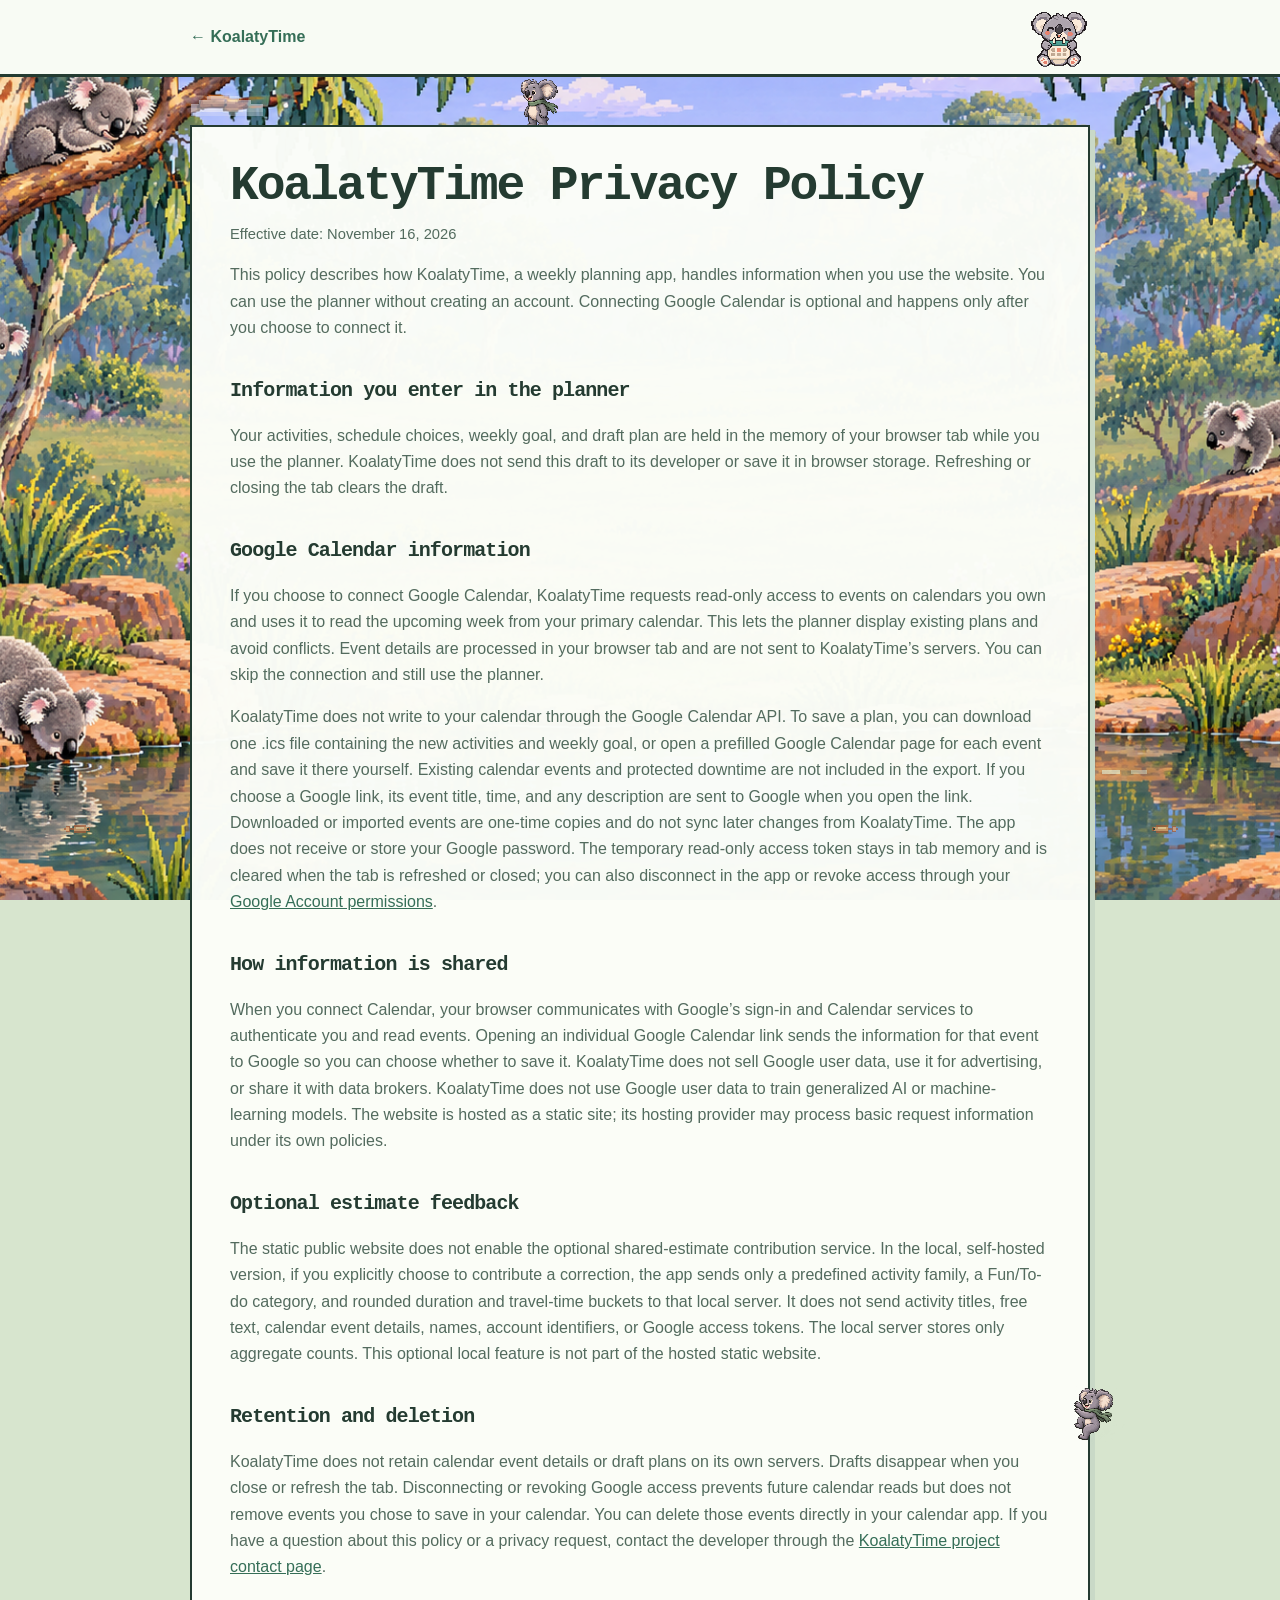
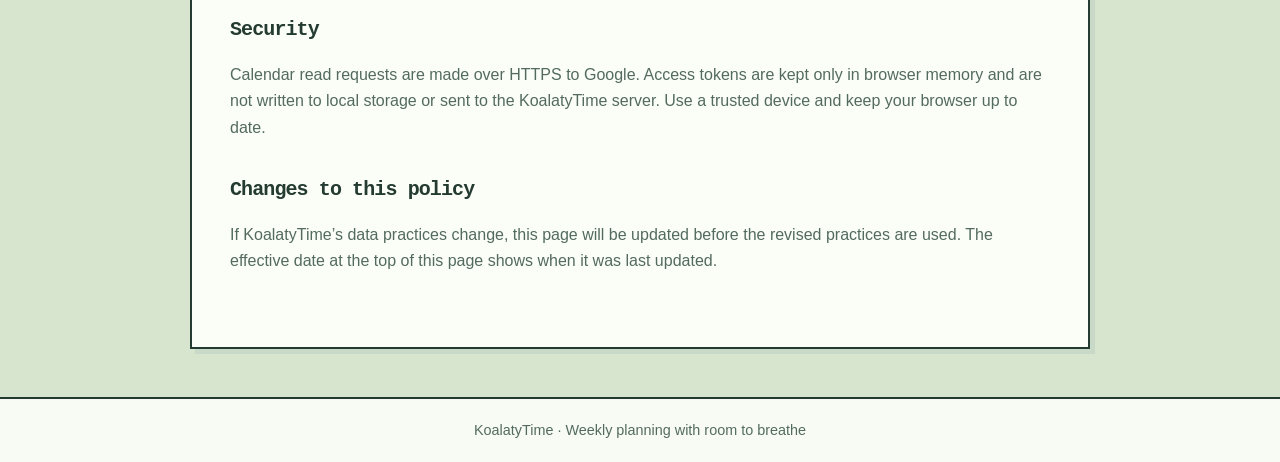
==== commit 3c5d896c: "Keep koala motion continuous through planner clicks" ====
--- a/privacy.html
+++ b/privacy.html
@@ -58,6 +58,6 @@
     <p>If KoalatyTime’s data practices change, this page will be updated before the revised practices are used. The effective date at the top of this page shows when it was last updated.</p>
   </main>
   <footer>KoalatyTime · Weekly planning with room to breathe</footer>
-  <script src="garden-motion.js?v=20261116-climbsprite"></script>
+  <script src="garden-motion.js?v=20261116-smoothpets"></script>
 </body>
 </html>
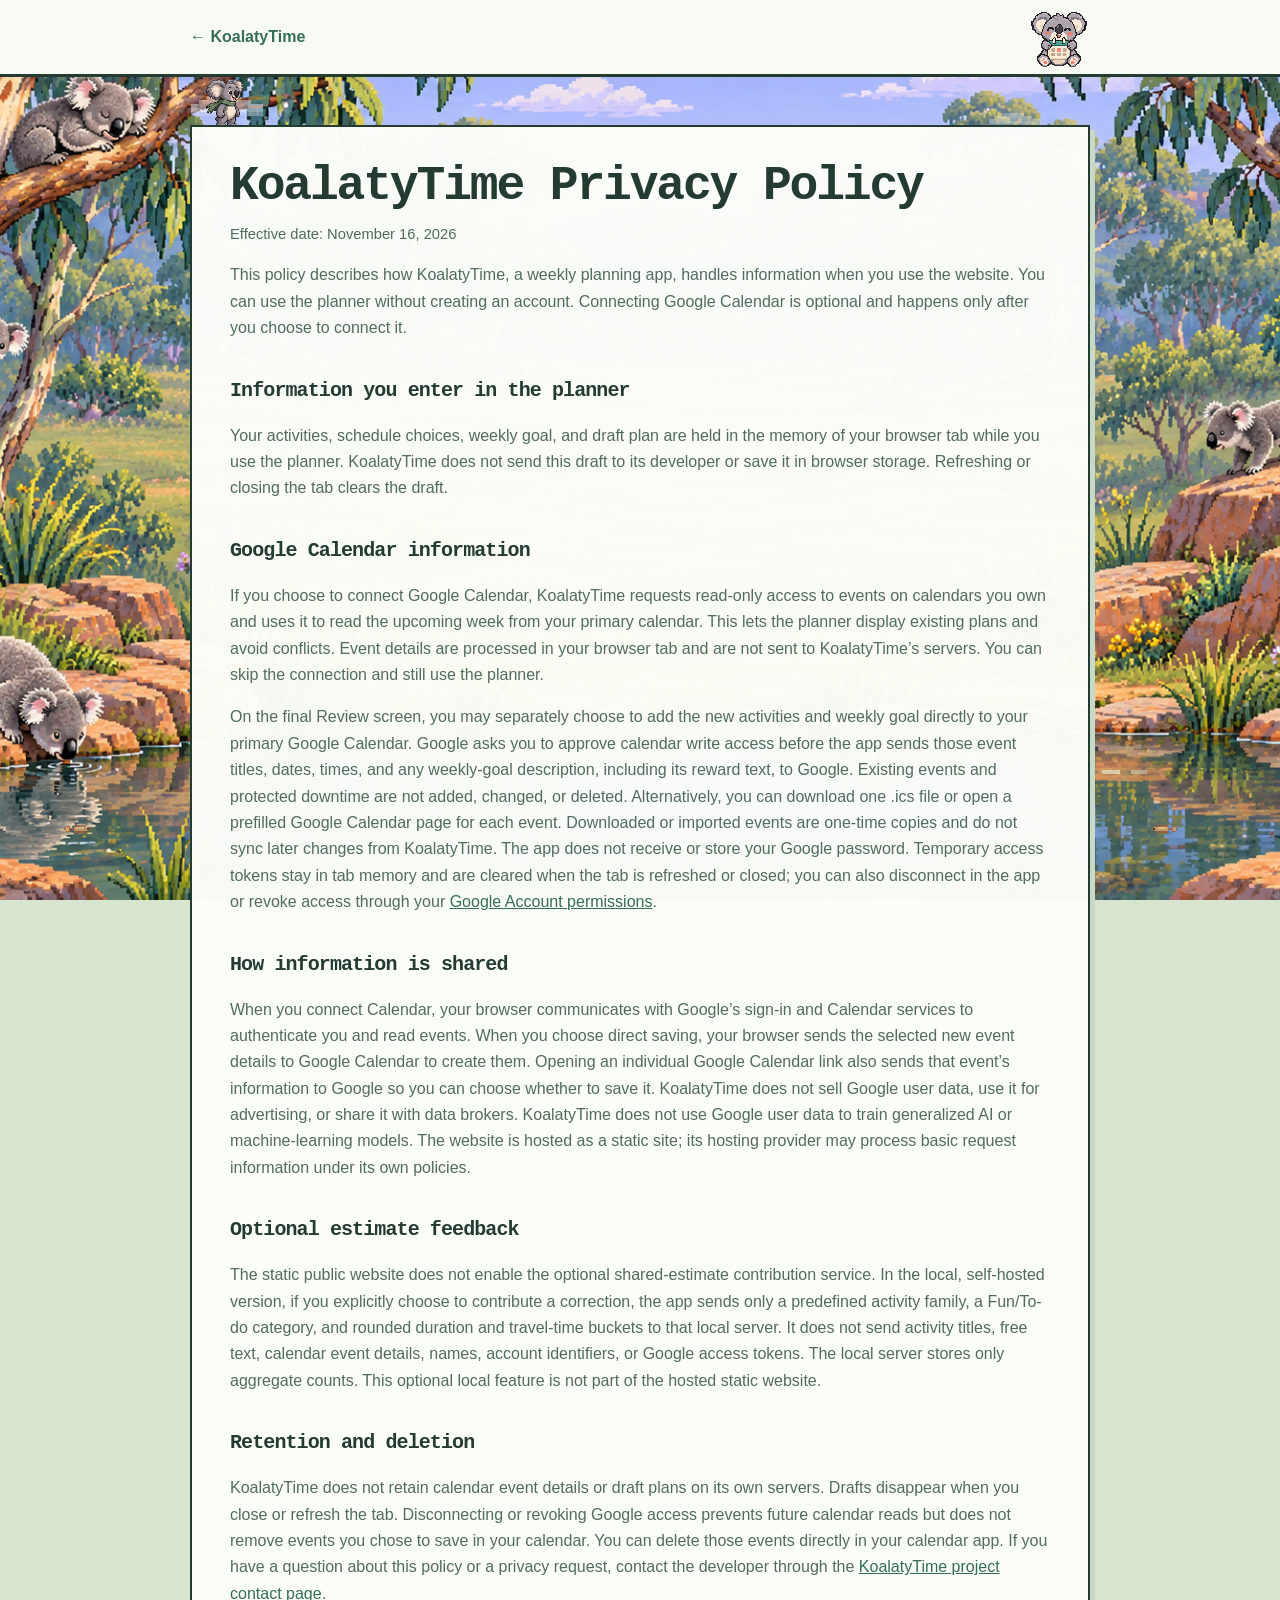
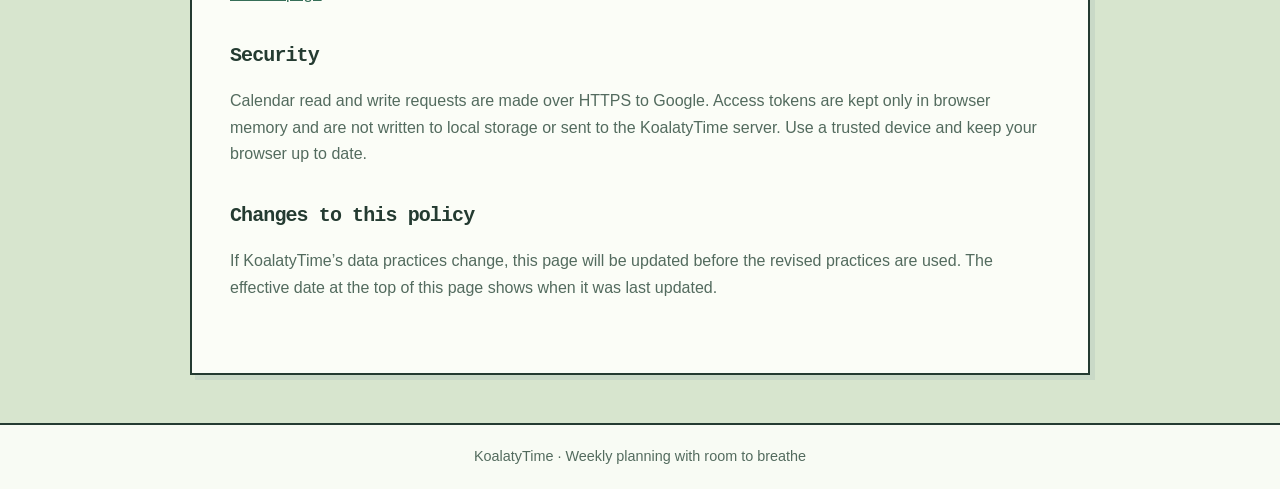
==== commit 7df9c723: "Add optional Google Calendar save action" ====
--- a/privacy.html
+++ b/privacy.html
@@ -1,63 +1,63 @@
-<!doctype html>
-<html lang="en">
-<head>
-  <meta charset="utf-8">
-  <meta name="viewport" content="width=device-width, initial-scale=1">
-  <meta name="theme-color" content="#edf3e9">
-  <link rel="icon" type="image/png" href="assets/koala-calendar-logo.png">
-  <meta name="description" content="KoalatyTime Privacy Policy: how the weekly planning app handles your information and Google Calendar data.">
-  <title>Privacy Policy — KoalatyTime</title>
-  <style>
-    :root { color-scheme: light; --ink:#243b31; --muted:#536b5e; --green:#356e57; --line:#bccfbe; --paper:#edf3e9; }
-    * { box-sizing:border-box; }
-    body { margin:0; background:#d7e5ce url("assets/koala-grove.png") center top / cover fixed no-repeat; color:var(--ink); font:16px/1.65 "Trebuchet MS",Verdana,sans-serif; }
-    header { min-height:76px; padding:6px max(24px,calc((100% - 900px)/2)); display:flex; align-items:center; justify-content:space-between; gap:16px; border-bottom:3px solid var(--ink); background:#f8fbf4; }
-    header a { color:var(--green); font-weight:700; text-decoration:none; }
-    header img { width:62px; height:62px; object-fit:contain; image-rendering:pixelated; }
-    main { position:relative; z-index:1; max-width:900px; margin:48px auto; padding:32px 38px 56px; border:2px solid var(--ink); background:rgba(251,253,248,.98); box-shadow:5px 5px 0 #c9d9c7; }
-    h1,h2 { font-family:"Courier New",monospace; letter-spacing:-.045em; }
-    h1 { margin:0 0 8px; font-size:clamp(2rem,5vw,3rem); line-height:1.15; }
-    h2 { margin:32px 0 8px; font-size:1.25rem; }
-    p,li { color:var(--muted); }
-    a { color:var(--green); }
-    .updated { margin-top:0; font-size:.92rem; }
-    .card { margin:24px 0; padding:18px 20px; border:1px solid var(--line); background:white; }
-    footer { border-top:2px solid var(--ink); padding:20px 24px; text-align:center; color:var(--muted); background:#f8fbf4; font-size:.9rem; }
-    :focus-visible { outline:3px solid #81b7a8; outline-offset:3px; }
-    @media(max-width:600px) { body { background-attachment:scroll; background-position:75% top; background-size:auto 100svh; } main { margin:26px 15px; padding:24px 20px 38px; } header { min-height:67px; padding:6px 15px; } header img { width:48px; height:48px; } }
-  </style>
-  <link rel="stylesheet" href="garden-motion.css?v=20261116-climbsprite">
-</head>
-<body>
-  <header><a href="./">← KoalatyTime</a><img src="assets/koala-calendar-logo.png" alt="Pixel koala hugging a calendar" width="62" height="62"></header>
-  <main>
-    <h1>KoalatyTime Privacy Policy</h1>
-    <p class="updated">Effective date: November 16, 2026</p>
-    <p>This policy describes how KoalatyTime, a weekly planning app, handles information when you use the website. You can use the planner without creating an account. Connecting Google Calendar is optional and happens only after you choose to connect it.</p>
-
-    <h2>Information you enter in the planner</h2>
-    <p>Your activities, schedule choices, weekly goal, and draft plan are held in the memory of your browser tab while you use the planner. KoalatyTime does not send this draft to its developer or save it in browser storage. Refreshing or closing the tab clears the draft.</p>
-
-    <h2>Google Calendar information</h2>
-    <p>If you choose to connect Google Calendar, KoalatyTime requests read-only access to events on calendars you own and uses it to read the upcoming week from your primary calendar. This lets the planner display existing plans and avoid conflicts. Event details are processed in your browser tab and are not sent to KoalatyTime’s servers. You can skip the connection and still use the planner.</p>
-    <p>KoalatyTime does not write to your calendar through the Google Calendar API. To save a plan, you can download one .ics file containing the new activities and weekly goal, or open a prefilled Google Calendar page for each event and save it there yourself. Existing calendar events and protected downtime are not included in the export. If you choose a Google link, its event title, time, and any description are sent to Google when you open the link. Downloaded or imported events are one-time copies and do not sync later changes from KoalatyTime. The app does not receive or store your Google password. The temporary read-only access token stays in tab memory and is cleared when the tab is refreshed or closed; you can also disconnect in the app or revoke access through your <a href="https://myaccount.google.com/permissions">Google Account permissions</a>.</p>
-
-    <h2>How information is shared</h2>
-    <p>When you connect Calendar, your browser communicates with Google’s sign-in and Calendar services to authenticate you and read events. Opening an individual Google Calendar link sends the information for that event to Google so you can choose whether to save it. KoalatyTime does not sell Google user data, use it for advertising, or share it with data brokers. KoalatyTime does not use Google user data to train generalized AI or machine-learning models. The website is hosted as a static site; its hosting provider may process basic request information under its own policies.</p>
-
-    <h2>Optional estimate feedback</h2>
-    <p>The static public website does not enable the optional shared-estimate contribution service. In the local, self-hosted version, if you explicitly choose to contribute a correction, the app sends only a predefined activity family, a Fun/To-do category, and rounded duration and travel-time buckets to that local server. It does not send activity titles, free text, calendar event details, names, account identifiers, or Google access tokens. The local server stores only aggregate counts. This optional local feature is not part of the hosted static website.</p>
-
-    <h2>Retention and deletion</h2>
-    <p>KoalatyTime does not retain calendar event details or draft plans on its own servers. Drafts disappear when you close or refresh the tab. Disconnecting or revoking Google access prevents future calendar reads but does not remove events you chose to save in your calendar. You can delete those events directly in your calendar app. If you have a question about this policy or a privacy request, contact the developer through the <a href="https://github.com/sethattisonsherman/KoalatyTime/issues">KoalatyTime project contact page</a>.</p>
-
-    <h2>Security</h2>
-    <p>Calendar read requests are made over HTTPS to Google. Access tokens are kept only in browser memory and are not written to local storage or sent to the KoalatyTime server. Use a trusted device and keep your browser up to date.</p>
-
-    <h2>Changes to this policy</h2>
-    <p>If KoalatyTime’s data practices change, this page will be updated before the revised practices are used. The effective date at the top of this page shows when it was last updated.</p>
-  </main>
-  <footer>KoalatyTime · Weekly planning with room to breathe</footer>
-  <script src="garden-motion.js?v=20261116-smoothpets"></script>
-</body>
-</html>
+<!doctype html>
+<html lang="en">
+<head>
+  <meta charset="utf-8">
+  <meta name="viewport" content="width=device-width, initial-scale=1">
+  <meta name="theme-color" content="#edf3e9">
+  <link rel="icon" type="image/png" href="assets/koala-calendar-logo.png">
+  <meta name="description" content="KoalatyTime Privacy Policy: how the weekly planning app handles your information and Google Calendar data.">
+  <title>Privacy Policy — KoalatyTime</title>
+  <style>
+    :root { color-scheme: light; --ink:#243b31; --muted:#536b5e; --green:#356e57; --line:#bccfbe; --paper:#edf3e9; }
+    * { box-sizing:border-box; }
+    body { margin:0; background:#d7e5ce url("assets/koala-grove.png") center top / cover fixed no-repeat; color:var(--ink); font:16px/1.65 "Trebuchet MS",Verdana,sans-serif; }
+    header { min-height:76px; padding:6px max(24px,calc((100% - 900px)/2)); display:flex; align-items:center; justify-content:space-between; gap:16px; border-bottom:3px solid var(--ink); background:#f8fbf4; }
+    header a { color:var(--green); font-weight:700; text-decoration:none; }
+    header img { width:62px; height:62px; object-fit:contain; image-rendering:pixelated; }
+    main { position:relative; z-index:1; max-width:900px; margin:48px auto; padding:32px 38px 56px; border:2px solid var(--ink); background:rgba(251,253,248,.98); box-shadow:5px 5px 0 #c9d9c7; }
+    h1,h2 { font-family:"Courier New",monospace; letter-spacing:-.045em; }
+    h1 { margin:0 0 8px; font-size:clamp(2rem,5vw,3rem); line-height:1.15; }
+    h2 { margin:32px 0 8px; font-size:1.25rem; }
+    p,li { color:var(--muted); }
+    a { color:var(--green); }
+    .updated { margin-top:0; font-size:.92rem; }
+    .card { margin:24px 0; padding:18px 20px; border:1px solid var(--line); background:white; }
+    footer { border-top:2px solid var(--ink); padding:20px 24px; text-align:center; color:var(--muted); background:#f8fbf4; font-size:.9rem; }
+    :focus-visible { outline:3px solid #81b7a8; outline-offset:3px; }
+    @media(max-width:600px) { body { background-attachment:scroll; background-position:75% top; background-size:auto 100svh; } main { margin:26px 15px; padding:24px 20px 38px; } header { min-height:67px; padding:6px 15px; } header img { width:48px; height:48px; } }
+  </style>
+  <link rel="stylesheet" href="garden-motion.css?v=20261116-climbsprite">
+</head>
+<body>
+  <header><a href="./">← KoalatyTime</a><img src="assets/koala-calendar-logo.png" alt="Pixel koala hugging a calendar" width="62" height="62"></header>
+  <main>
+    <h1>KoalatyTime Privacy Policy</h1>
+    <p class="updated">Effective date: November 16, 2026</p>
+    <p>This policy describes how KoalatyTime, a weekly planning app, handles information when you use the website. You can use the planner without creating an account. Connecting Google Calendar is optional and happens only after you choose to connect it.</p>
+
+    <h2>Information you enter in the planner</h2>
+    <p>Your activities, schedule choices, weekly goal, and draft plan are held in the memory of your browser tab while you use the planner. KoalatyTime does not send this draft to its developer or save it in browser storage. Refreshing or closing the tab clears the draft.</p>
+
+    <h2>Google Calendar information</h2>
+    <p>If you choose to connect Google Calendar, KoalatyTime requests read-only access to events on calendars you own and uses it to read the upcoming week from your primary calendar. This lets the planner display existing plans and avoid conflicts. Event details are processed in your browser tab and are not sent to KoalatyTime’s servers. You can skip the connection and still use the planner.</p>
+    <p>On the final Review screen, you may separately choose to add the new activities and weekly goal directly to your primary Google Calendar. Google asks you to approve calendar write access before the app sends those event titles, dates, times, and any weekly-goal description, including its reward text, to Google. Existing events and protected downtime are not added, changed, or deleted. Alternatively, you can download one .ics file or open a prefilled Google Calendar page for each event. Downloaded or imported events are one-time copies and do not sync later changes from KoalatyTime. The app does not receive or store your Google password. Temporary access tokens stay in tab memory and are cleared when the tab is refreshed or closed; you can also disconnect in the app or revoke access through your <a href="https://myaccount.google.com/permissions">Google Account permissions</a>.</p>
+
+    <h2>How information is shared</h2>
+    <p>When you connect Calendar, your browser communicates with Google’s sign-in and Calendar services to authenticate you and read events. When you choose direct saving, your browser sends the selected new event details to Google Calendar to create them. Opening an individual Google Calendar link also sends that event’s information to Google so you can choose whether to save it. KoalatyTime does not sell Google user data, use it for advertising, or share it with data brokers. KoalatyTime does not use Google user data to train generalized AI or machine-learning models. The website is hosted as a static site; its hosting provider may process basic request information under its own policies.</p>
+
+    <h2>Optional estimate feedback</h2>
+    <p>The static public website does not enable the optional shared-estimate contribution service. In the local, self-hosted version, if you explicitly choose to contribute a correction, the app sends only a predefined activity family, a Fun/To-do category, and rounded duration and travel-time buckets to that local server. It does not send activity titles, free text, calendar event details, names, account identifiers, or Google access tokens. The local server stores only aggregate counts. This optional local feature is not part of the hosted static website.</p>
+
+    <h2>Retention and deletion</h2>
+    <p>KoalatyTime does not retain calendar event details or draft plans on its own servers. Drafts disappear when you close or refresh the tab. Disconnecting or revoking Google access prevents future calendar reads but does not remove events you chose to save in your calendar. You can delete those events directly in your calendar app. If you have a question about this policy or a privacy request, contact the developer through the <a href="https://github.com/sethattisonsherman/KoalatyTime/issues">KoalatyTime project contact page</a>.</p>
+
+    <h2>Security</h2>
+    <p>Calendar read and write requests are made over HTTPS to Google. Access tokens are kept only in browser memory and are not written to local storage or sent to the KoalatyTime server. Use a trusted device and keep your browser up to date.</p>
+
+    <h2>Changes to this policy</h2>
+    <p>If KoalatyTime’s data practices change, this page will be updated before the revised practices are used. The effective date at the top of this page shows when it was last updated.</p>
+  </main>
+  <footer>KoalatyTime · Weekly planning with room to breathe</footer>
+  <script src="garden-motion.js?v=20261116-smoothpets"></script>
+</body>
+</html>
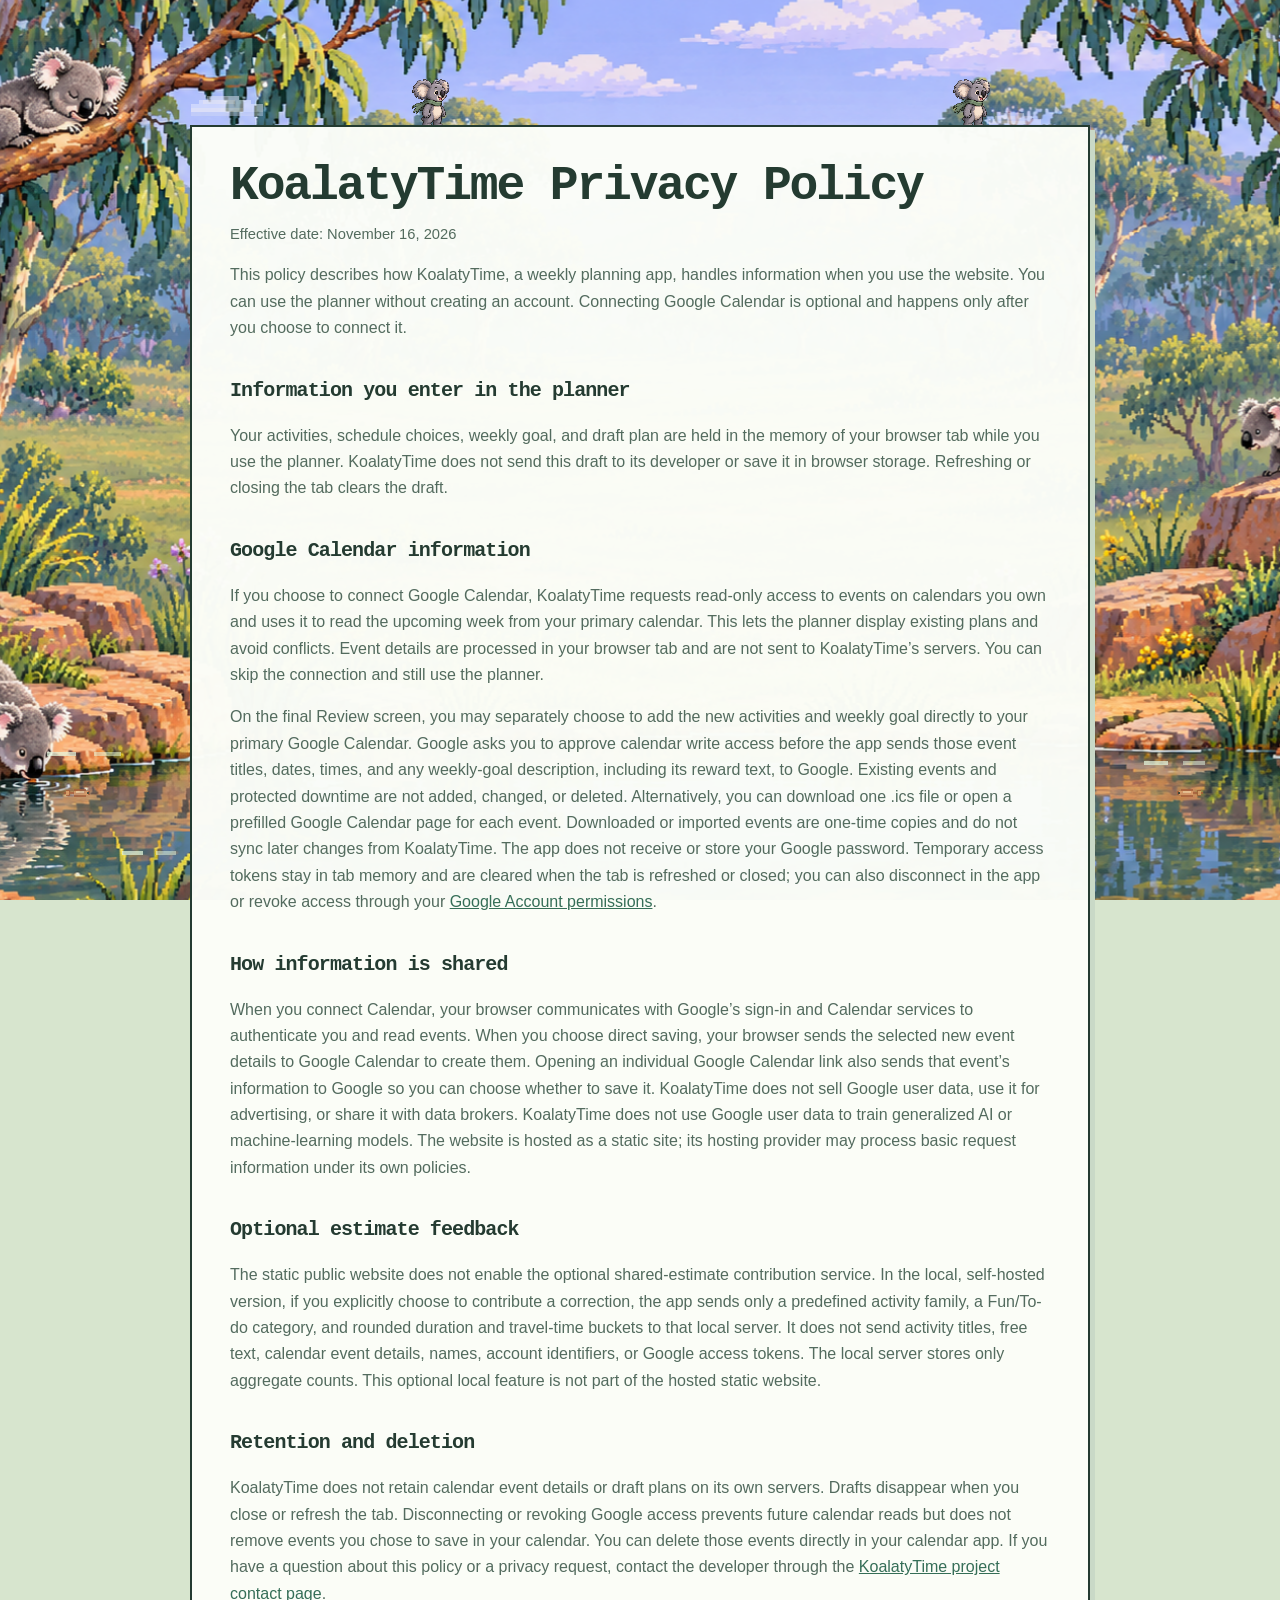
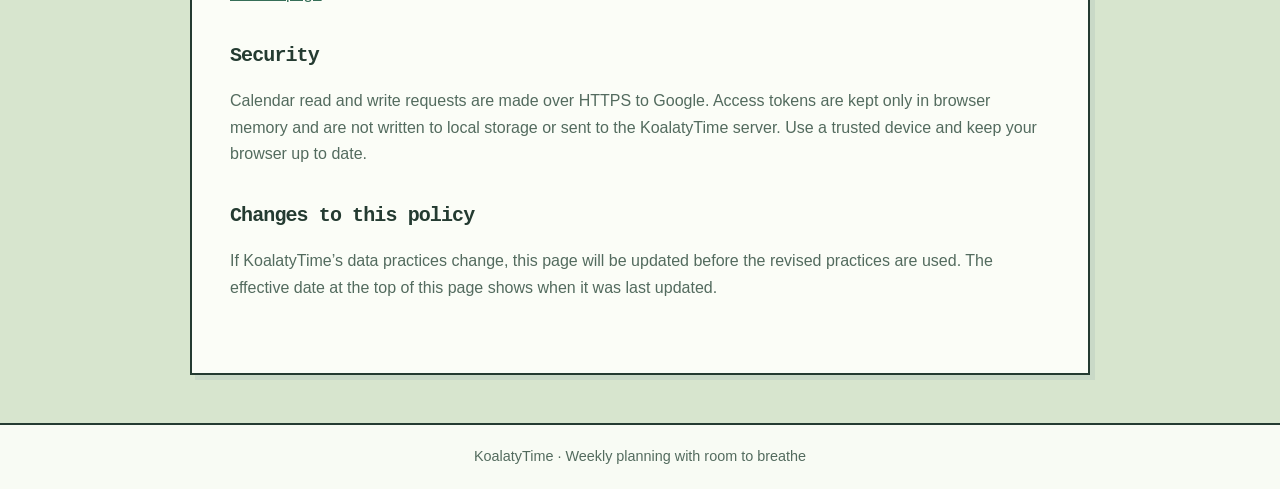
==== commit 161adce8: "Make koala garden background visibly drift" ====
--- a/privacy.html
+++ b/privacy.html
@@ -26,7 +26,7 @@
     :focus-visible { outline:3px solid #81b7a8; outline-offset:3px; }
     @media(max-width:600px) { body { background-attachment:scroll; background-position:75% top; background-size:auto 100svh; } main { margin:26px 15px; padding:24px 20px 38px; } header { min-height:67px; padding:6px 15px; } header img { width:48px; height:48px; } }
   </style>
-  <link rel="stylesheet" href="garden-motion.css?v=20261116-climbsprite">
+  <link rel="stylesheet" href="garden-motion.css?v=20261116-garden-drift">
 </head>
 <body>
   <header><a href="./">← KoalatyTime</a><img src="assets/koala-calendar-logo.png" alt="Pixel koala hugging a calendar" width="62" height="62"></header>
--- a/garden-motion.css
+++ b/garden-motion.css
@@ -5,6 +5,14 @@
   pointer-events: none;
 }
 .garden-ambience { z-index: 0; }
+.garden-ambience::before {
+  content: "";
+  position: absolute;
+  inset: -3%;
+  background: url("assets/koala-grove.png") center top / cover no-repeat;
+  animation: garden-scene-drift 18s ease-in-out infinite alternate;
+  will-change: transform;
+}
 body { position: relative; }
 .koala-roam-layer { position: absolute; inset: 0 0 auto; height: 100%; z-index: 2; pointer-events: none; }
 .garden-cloud,
@@ -12,13 +20,13 @@
 .garden-cloud { width: 96px; height: 32px; top: 88px; background-image: url("assets/gum-cloud.svg"); opacity: .55; animation: cloud-drift 38s ease-in-out infinite alternate; }
 .garden-cloud:nth-child(1) { left: 14%; }
 .garden-cloud:nth-child(2) { right: 18%; top: 107px; width: 70px; animation-duration: 52s; animation-delay: -17s; opacity: .4; }
-.garden-fish { width: 32px; height: 16px; bottom: 7%; background-image: url("assets/billabong-fish.svg"); opacity: .75; animation: fish-drift 7s ease-in-out infinite alternate; }
+.garden-fish { width: 32px; height: 16px; bottom: 11%; background-image: url("assets/billabong-fish.svg"); opacity: .75; animation: fish-drift 7s ease-in-out infinite alternate; }
 .garden-fish:nth-child(3) { left: 5%; }
-.garden-fish:nth-child(4) { right: 8%; animation-delay: -3s; animation-duration: 9s; transform: scaleX(-1); }
-.garden-water-glint { position: absolute; bottom: 8%; width: 112px; height: 4px; background: linear-gradient(90deg, transparent 0 8%, rgba(230,249,224,.58) 8% 34%, transparent 34% 50%, rgba(230,249,224,.4) 50% 74%, transparent 74%); image-rendering: pixelated; animation: garden-water-shimmer 5.8s steps(8) infinite alternate; }
-.garden-water-glint:nth-child(5) { left: 20%; bottom: 11%; }
-.garden-water-glint:nth-child(6) { left: 52%; bottom: 5%; width: 82px; animation-delay: -2s; animation-duration: 7s; }
-.garden-water-glint:nth-child(7) { right: 9%; bottom: 14%; width: 68px; animation-delay: -3.5s; animation-duration: 6.4s; }
+.garden-fish:nth-child(4) { right: 6%; animation-delay: -3s; animation-duration: 9s; scale: -1 1; }
+.garden-water-glint { position: absolute; bottom: 8%; width: 112px; height: 4px; background: linear-gradient(90deg, transparent 0 8%, rgba(230,249,224,.7) 8% 34%, transparent 34% 50%, rgba(230,249,224,.52) 50% 74%, transparent 74%); image-rendering: pixelated; animation: garden-water-shimmer 4.2s steps(8) infinite alternate; }
+.garden-water-glint:nth-child(5) { left: 3%; bottom: 16%; }
+.garden-water-glint:nth-child(6) { left: 9%; bottom: 5%; width: 82px; animation-delay: -2s; animation-duration: 5.4s; }
+.garden-water-glint:nth-child(7) { right: 4%; bottom: 15%; width: 92px; animation-delay: -3.5s; animation-duration: 4.8s; }
 .roaming-koala { position: absolute; width: 54px; height: 54px; pointer-events: none; will-change: transform; }
 .roaming-koala::after { content: ""; position: absolute; z-index: 2; display: block; background: var(--koala-rail-color, #355d49); pointer-events: none; }
 .roaming-koala.edge-top::after,
@@ -49,6 +57,7 @@
 .roaming-koala.is-peeking .koala-sprite { animation: koala-peek-frames 1.7s steps(1) infinite, koala-peek-motion 1.7s ease-in-out infinite; }
 .roaming-koala.is-hanging .koala-sprite { animation: koala-hang 2s ease-in-out infinite; transform-origin: 50% 15%; }
 @keyframes cloud-drift { from { translate: -12px 0; } to { translate: 26px 0; } }
+@keyframes garden-scene-drift { from { transform: translate3d(-.7%, 0, 0) scale(1); } to { transform: translate3d(.7%, -.8%, 0) scale(1.015); } }
 @keyframes fish-drift { from { translate: -9px 1px; } to { translate: 13px -2px; } }
 @keyframes garden-water-shimmer { from { translate: -8px 0; opacity: .3; } to { translate: 12px -2px; opacity: .72; } }
 @keyframes koala-walk {
